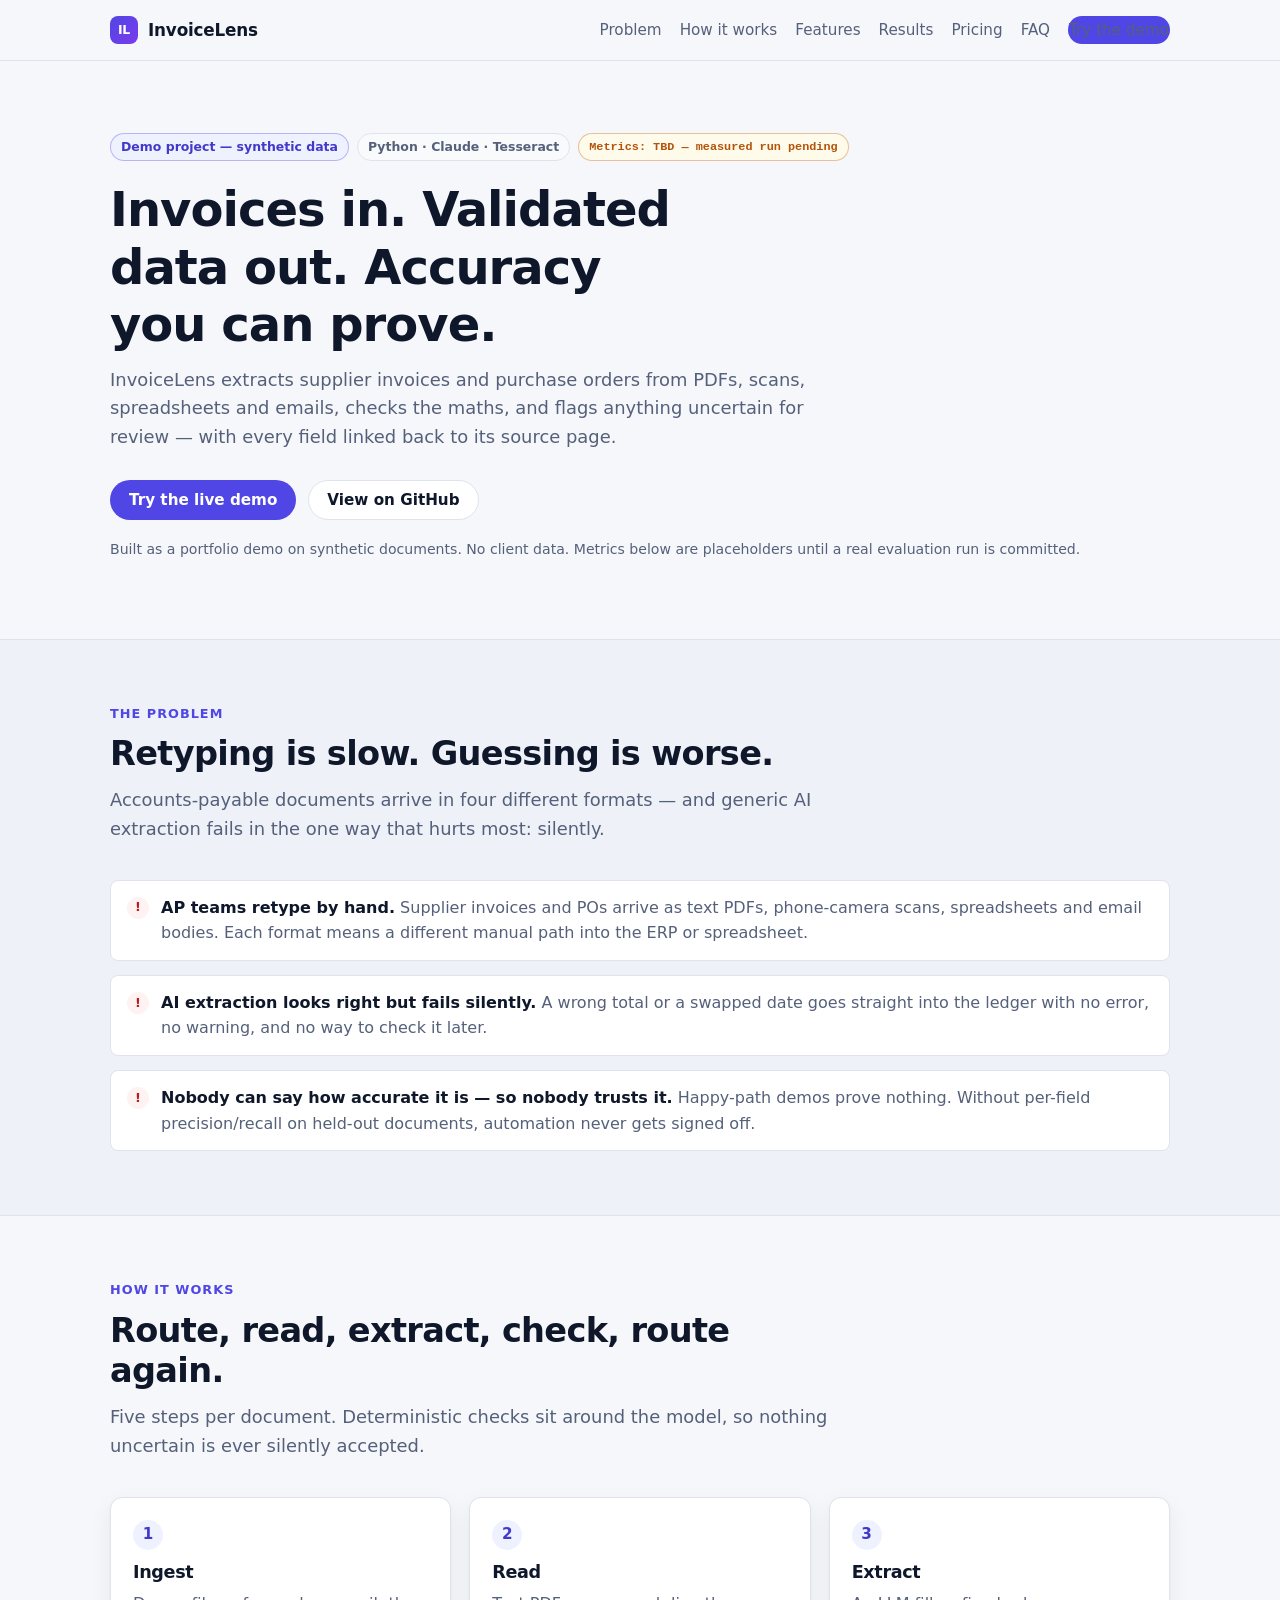
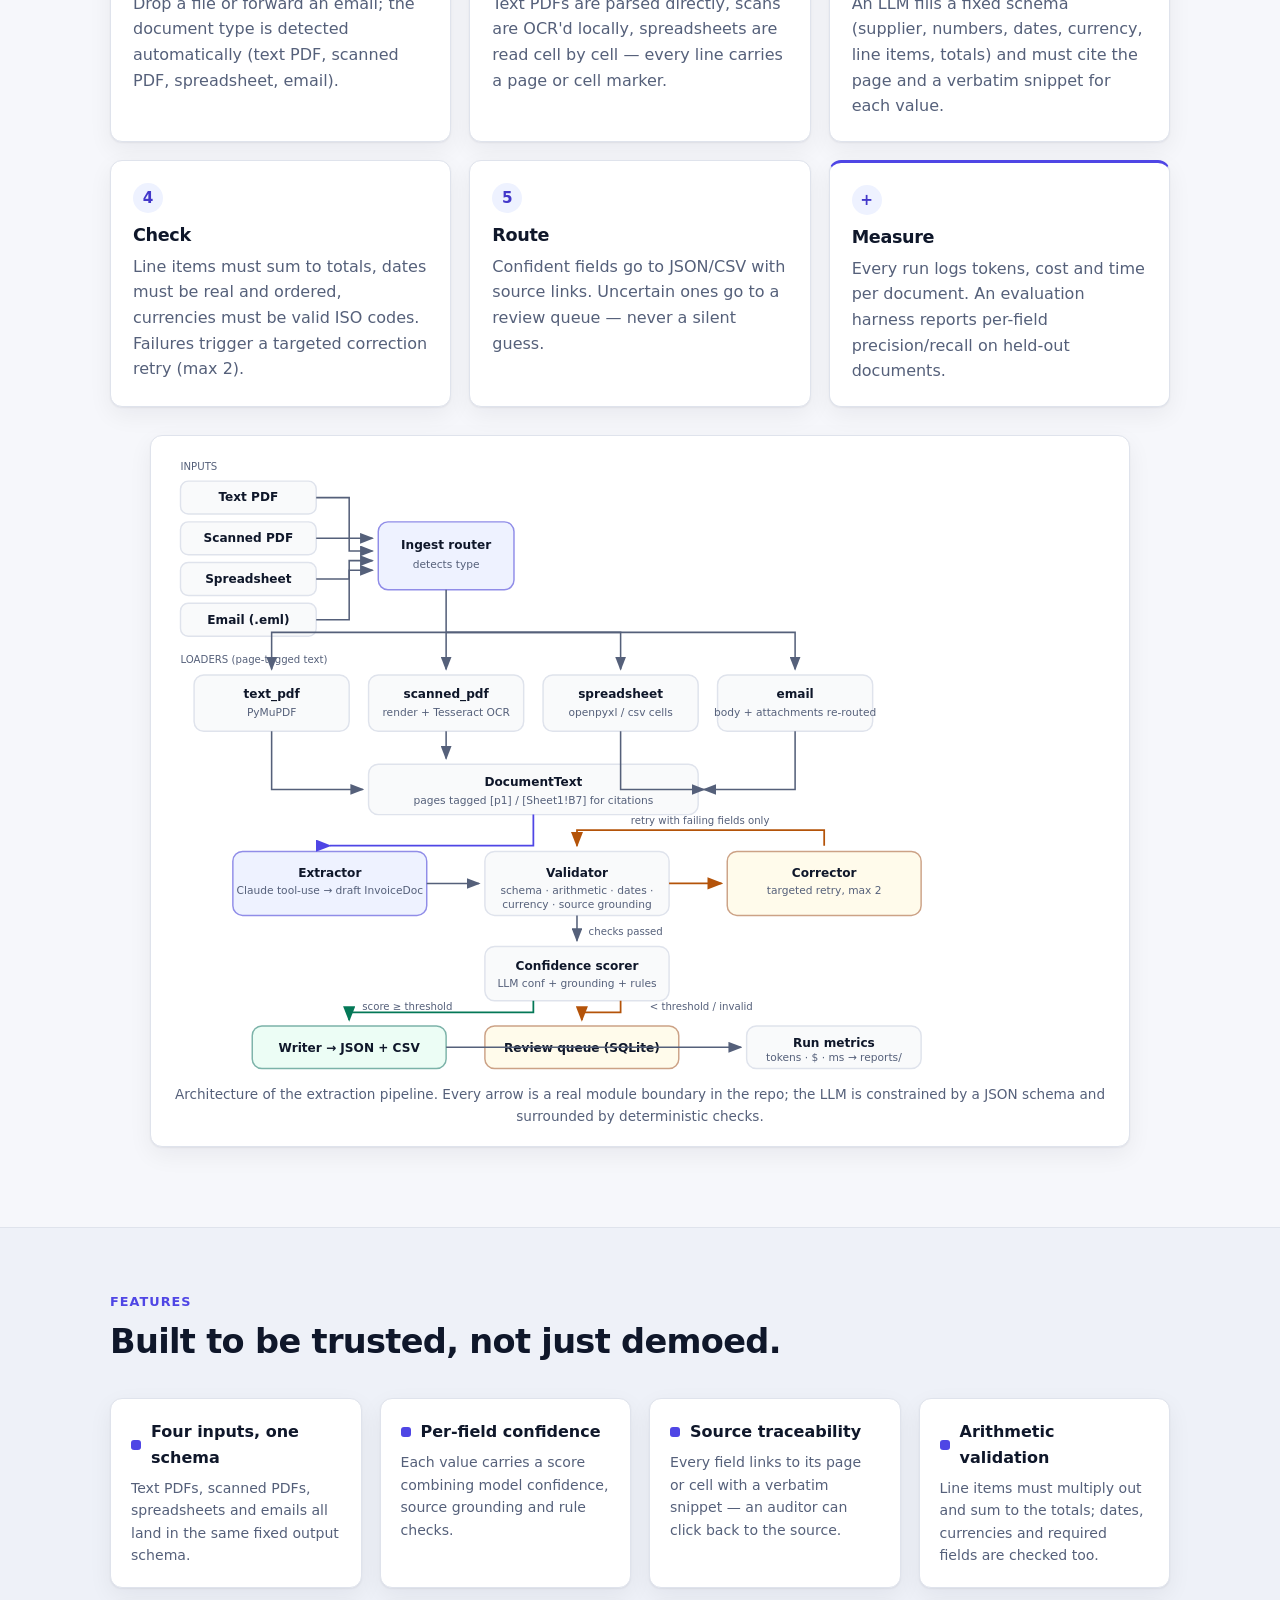
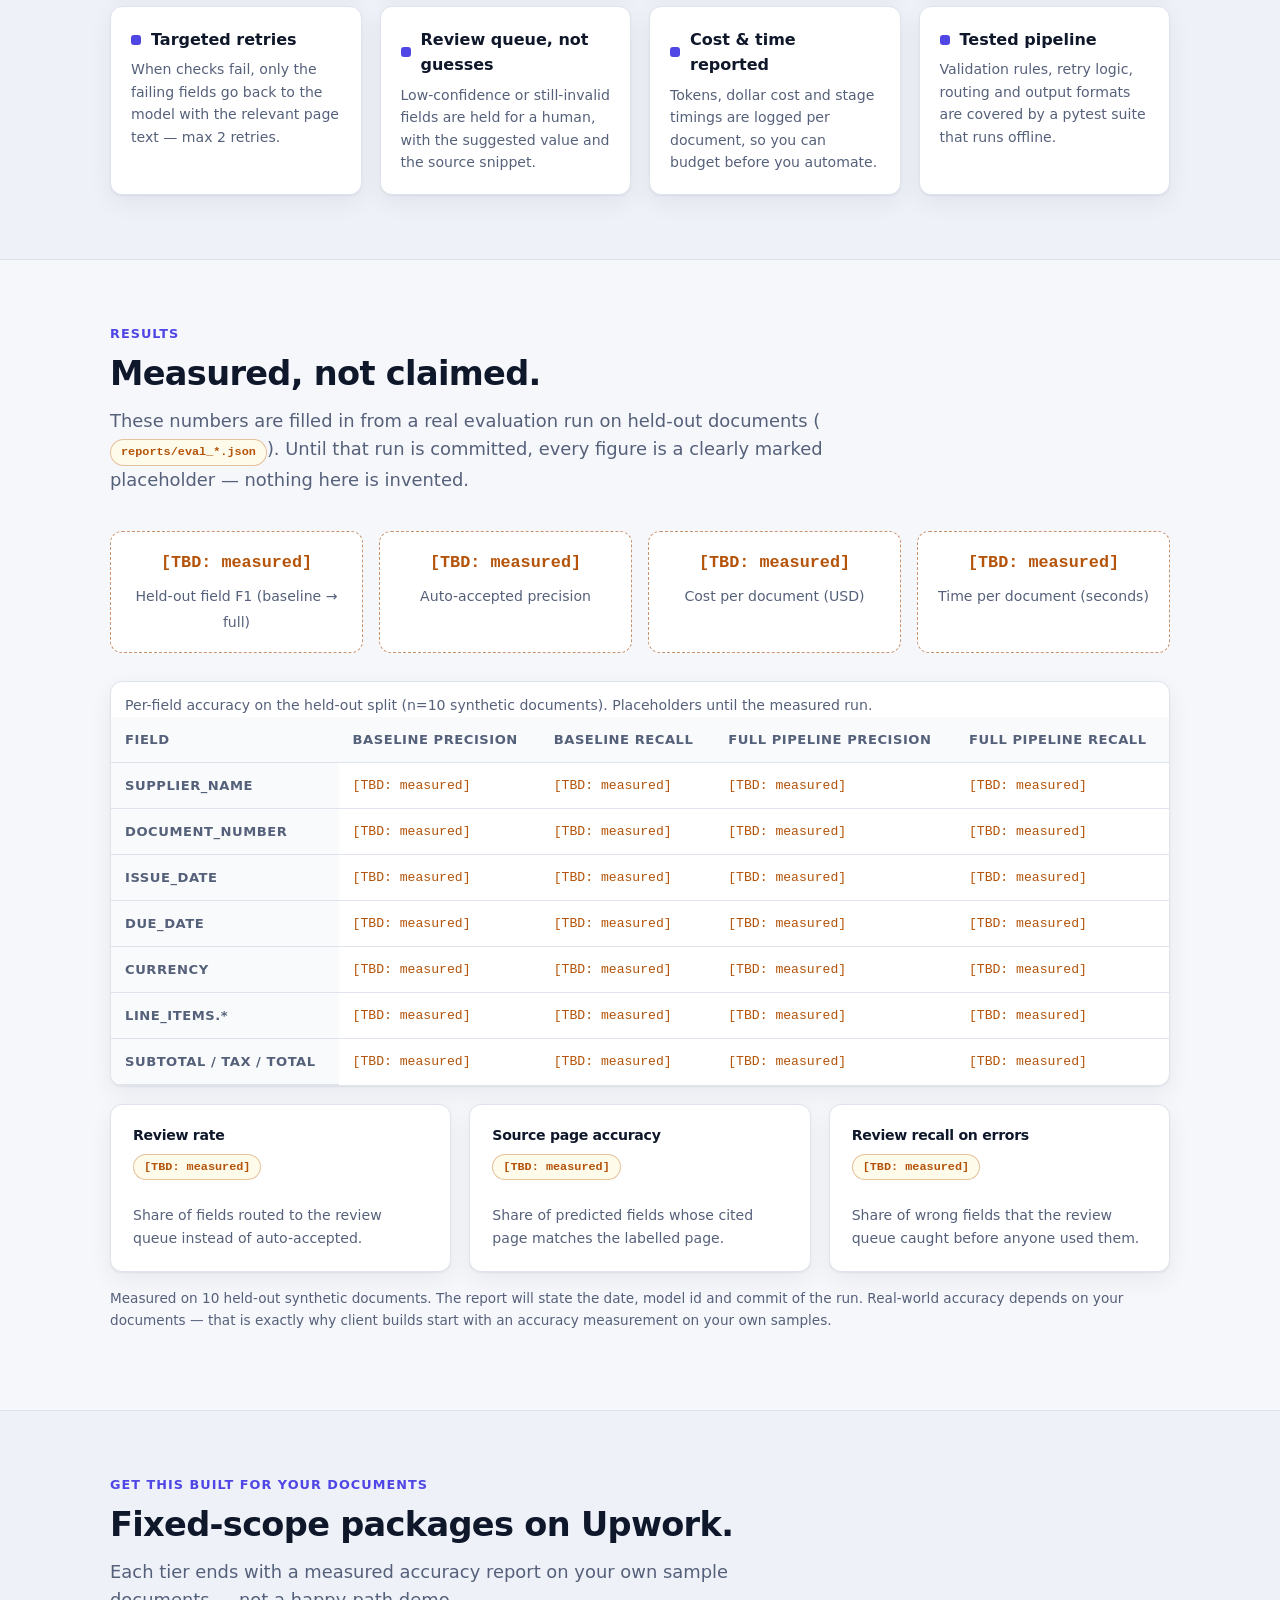
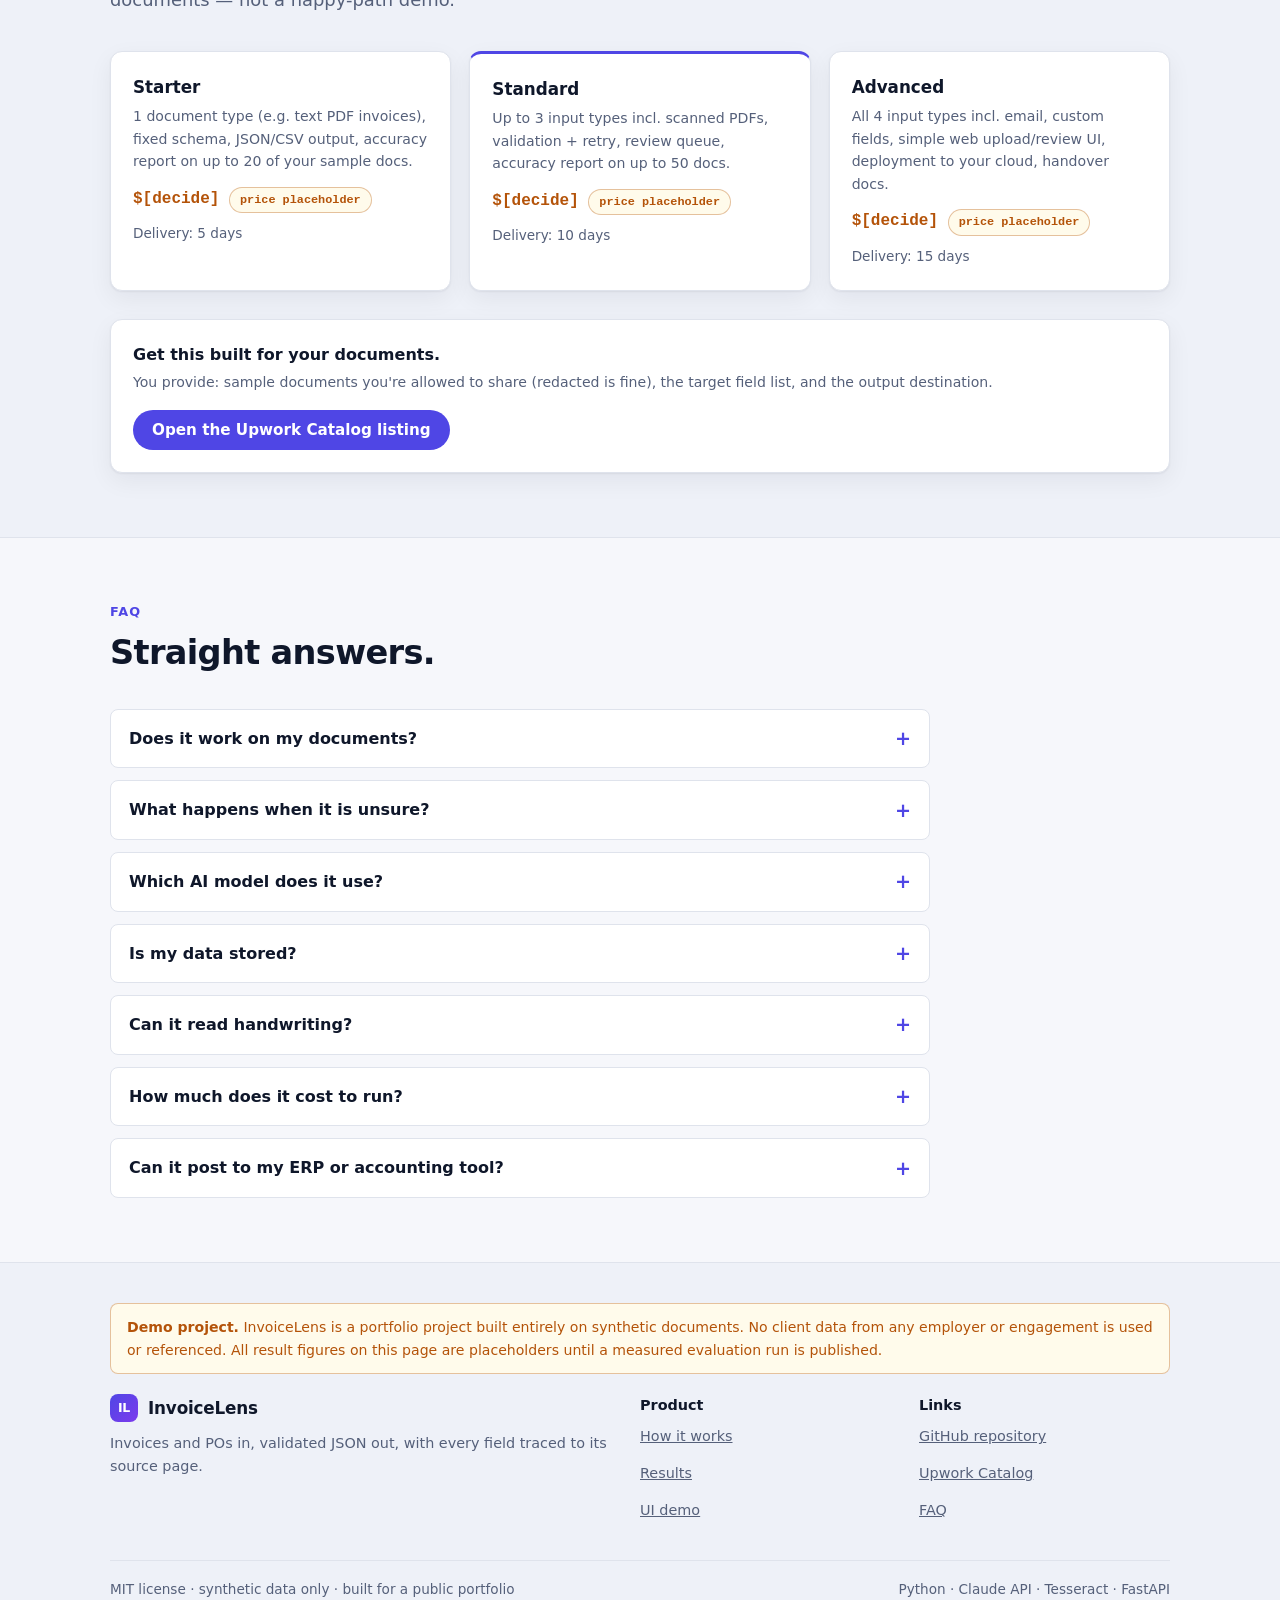
==== site/index.html @ 1d4a8027 "M1-M7: scaffold, models, validation, dataset, ingest, LLM layer, extract/retry/confidence, review qu" ====
<!doctype html>
<html lang="en">
<head>
  <meta charset="utf-8">
  <meta name="viewport" content="width=device-width, initial-scale=1">
  <meta name="color-scheme" content="light dark">
  <meta name="description" content="InvoiceLens — invoices and POs in, validated JSON out, with every field traced to its source page and accuracy you can measure. Demo project on synthetic data.">
  <title>InvoiceLens — validated invoice &amp; PO extraction</title>
  <link rel="stylesheet" href="styles.css">
</head>
<body>

  <header class="site-header">
    <div class="container">
      <a class="brand" href="index.html"><span class="brand-mark">IL</span>InvoiceLens</a>
      <nav class="nav" aria-label="Main">
        <a href="#problem">Problem</a>
        <a href="#how">How it works</a>
        <a href="#features">Features</a>
        <a href="#results">Results</a>
        <a href="#pricing">Pricing</a>
        <a href="#faq">FAQ</a>
        <a class="btn btn-primary btn-sm" href="demo.html">Try the demo</a>
      </nav>
    </div>
  </header>

  <main>

    <!-- ============ HERO ============ -->
    <section class="hero">
      <div class="container">
        <div class="hero-badge-row">
          <span class="badge badge-demo">Demo project — synthetic data</span>
          <span class="badge">Python · Claude · Tesseract</span>
          <span class="badge badge-tbd">Metrics: TBD — measured run pending</span>
        </div>
        <h1>Invoices in. Validated data out. Accuracy you can prove.</h1>
        <p class="lede">
          InvoiceLens extracts supplier invoices and purchase orders from PDFs, scans,
          spreadsheets and emails, checks the maths, and flags anything uncertain for
          review — with every field linked back to its source page.
        </p>
        <div class="cta-row">
          <a class="btn btn-primary" href="demo.html">Try the live demo</a>
          <a class="btn btn-ghost" href="#" title="Link pending — public repo not yet published">View on GitHub</a>
        </div>
        <p class="hero-note">
          Built as a portfolio demo on synthetic documents. No client data. Metrics below are
          placeholders until a real evaluation run is committed.
        </p>
      </div>
    </section>

    <!-- ============ PROBLEM ============ -->
    <section class="section section-alt" id="problem">
      <div class="container">
        <div class="section-head">
          <p class="eyebrow">The problem</p>
          <h2>Retyping is slow. Guessing is worse.</h2>
          <p class="lede">Accounts-payable documents arrive in four different formats — and generic AI extraction fails in the one way that hurts most: silently.</p>
        </div>
        <ul class="problem-list">
          <li>
            <span class="mark" aria-hidden="true">!</span>
            <div>
              <strong>AP teams retype by hand.</strong>
              <span class="muted"> Supplier invoices and POs arrive as text PDFs, phone-camera scans, spreadsheets and email bodies. Each format means a different manual path into the ERP or spreadsheet.</span>
            </div>
          </li>
          <li>
            <span class="mark" aria-hidden="true">!</span>
            <div>
              <strong>AI extraction looks right but fails silently.</strong>
              <span class="muted"> A wrong total or a swapped date goes straight into the ledger with no error, no warning, and no way to check it later.</span>
            </div>
          </li>
          <li>
            <span class="mark" aria-hidden="true">!</span>
            <div>
              <strong>Nobody can say how accurate it is — so nobody trusts it.</strong>
              <span class="muted"> Happy-path demos prove nothing. Without per-field precision/recall on held-out documents, automation never gets signed off.</span>
            </div>
          </li>
        </ul>
      </div>
    </section>

    <!-- ============ HOW IT WORKS ============ -->
    <section class="section" id="how">
      <div class="container">
        <div class="section-head">
          <p class="eyebrow">How it works</p>
          <h2>Route, read, extract, check, route again.</h2>
          <p class="lede">Five steps per document. Deterministic checks sit around the model, so nothing uncertain is ever silently accepted.</p>
        </div>

        <div class="grid grid-3" style="margin-bottom: 28px;">
          <div class="card">
            <div class="step-num">1</div>
            <h3>Ingest</h3>
            <p class="muted">Drop a file or forward an email; the document type is detected automatically (text PDF, scanned PDF, spreadsheet, email).</p>
          </div>
          <div class="card">
            <div class="step-num">2</div>
            <h3>Read</h3>
            <p class="muted">Text PDFs are parsed directly, scans are OCR'd locally, spreadsheets are read cell by cell — every line carries a page or cell marker.</p>
          </div>
          <div class="card">
            <div class="step-num">3</div>
            <h3>Extract</h3>
            <p class="muted">An LLM fills a fixed schema (supplier, numbers, dates, currency, line items, totals) and must cite the page and a verbatim snippet for each value.</p>
          </div>
          <div class="card">
            <div class="step-num">4</div>
            <h3>Check</h3>
            <p class="muted">Line items must sum to totals, dates must be real and ordered, currencies must be valid ISO codes. Failures trigger a targeted correction retry (max 2).</p>
          </div>
          <div class="card">
            <div class="step-num">5</div>
            <h3>Route</h3>
            <p class="muted">Confident fields go to JSON/CSV with source links. Uncertain ones go to a review queue — never a silent guess.</p>
          </div>
          <div class="card card-accent">
            <div class="step-num">+</div>
            <h3>Measure</h3>
            <p class="muted">Every run logs tokens, cost and time per document. An evaluation harness reports per-field precision/recall on held-out documents.</p>
          </div>
        </div>

        <figure class="diagram-wrap">
          <svg class="arch-svg" viewBox="0 0 980 640" role="img" aria-labelledby="arch-title arch-desc" width="980" height="640">
            <title id="arch-title">InvoiceLens architecture</title>
            <desc id="arch-desc">Documents enter an ingest router, are read by one of four loaders, extracted by an LLM into a draft schema, validated by deterministic rules, corrected with up to two retries, scored for confidence, then written as JSON and CSV or sent to a review queue, with run metrics recorded.</desc>
            <defs>
              <marker id="arrowhead" markerWidth="9" markerHeight="7" refX="8" refY="3.5" orient="auto">
                <polygon points="0 0, 9 3.5, 0 7" fill="var(--muted)"></polygon>
              </marker>
              <marker id="arrowhead-accent" markerWidth="9" markerHeight="7" refX="8" refY="3.5" orient="auto">
                <polygon points="0 0, 9 3.5, 0 7" fill="var(--accent)"></polygon>
              </marker>
              <marker id="arrowhead-ok" markerWidth="9" markerHeight="7" refX="8" refY="3.5" orient="auto">
                <polygon points="0 0, 9 3.5, 0 7" fill="var(--ok)"></polygon>
              </marker>
              <marker id="arrowhead-warn" markerWidth="9" markerHeight="7" refX="8" refY="3.5" orient="auto">
                <polygon points="0 0, 9 3.5, 0 7" fill="var(--warn)"></polygon>
              </marker>
            </defs>

            <!-- Inputs -->
            <text class="t-label" x="16" y="16">INPUTS</text>
            <rect class="box" x="16" y="28" width="140" height="34" rx="8"></rect>
            <text class="t" x="86" y="49" text-anchor="middle">Text PDF</text>
            <rect class="box" x="16" y="70" width="140" height="34" rx="8"></rect>
            <text class="t" x="86" y="91" text-anchor="middle">Scanned PDF</text>
            <rect class="box" x="16" y="112" width="140" height="34" rx="8"></rect>
            <text class="t" x="86" y="133" text-anchor="middle">Spreadsheet</text>
            <rect class="box" x="16" y="154" width="140" height="34" rx="8"></rect>
            <text class="t" x="86" y="175" text-anchor="middle">Email (.eml)</text>

            <!-- Router -->
            <rect class="box-accent" x="220" y="70" width="140" height="70" rx="10"></rect>
            <text class="t" x="290" y="98" text-anchor="middle">Ingest router</text>
            <text class="t-sub" x="290" y="118" text-anchor="middle">detects type</text>

            <!-- arrows inputs -> router -->
            <path class="arrow" d="M156 45 H190 V100 H214"></path>
            <path class="arrow" d="M156 87 H214"></path>
            <path class="arrow" d="M156 129 H190 V110 H214"></path>
            <path class="arrow" d="M156 171 H190 V120 H214"></path>

            <!-- Loaders -->
            <text class="t-label" x="16" y="216">LOADERS (page-tagged text)</text>
            <rect class="box" x="30" y="228" width="160" height="58" rx="10"></rect>
            <text class="t" x="110" y="252" text-anchor="middle">text_pdf</text>
            <text class="t-sub" x="110" y="270" text-anchor="middle">PyMuPDF</text>
            <rect class="box" x="210" y="228" width="160" height="58" rx="10"></rect>
            <text class="t" x="290" y="252" text-anchor="middle">scanned_pdf</text>
            <text class="t-sub" x="290" y="270" text-anchor="middle">render + Tesseract OCR</text>
            <rect class="box" x="390" y="228" width="160" height="58" rx="10"></rect>
            <text class="t" x="470" y="252" text-anchor="middle">spreadsheet</text>
            <text class="t-sub" x="470" y="270" text-anchor="middle">openpyxl / csv cells</text>
            <rect class="box" x="570" y="228" width="160" height="58" rx="10"></rect>
            <text class="t" x="650" y="252" text-anchor="middle">email</text>
            <text class="t-sub" x="650" y="270" text-anchor="middle">body + attachments re-routed</text>

            <!-- router -> loaders -->
            <path class="arrow" d="M290 140 V184 H110 V222"></path>
            <path class="arrow" d="M290 184 V222"></path>
            <path class="arrow" d="M290 184 H470 V222"></path>
            <path class="arrow" d="M290 184 H650 V222"></path>

            <!-- DocumentText -->
            <rect class="box" x="210" y="320" width="340" height="52" rx="10"></rect>
            <text class="t" x="380" y="343" text-anchor="middle">DocumentText</text>
            <text class="t-sub" x="380" y="361" text-anchor="middle">pages tagged [p1] / [Sheet1!B7] for citations</text>

            <path class="arrow" d="M110 286 V346 H204"></path>
            <path class="arrow" d="M290 286 V314"></path>
            <path class="arrow" d="M470 286 V346 H556"></path>
            <path class="arrow" d="M650 286 V346 H560 V346 H556"></path>

            <!-- Extractor / Validator / Corrector -->
            <rect class="box-accent" x="70" y="410" width="200" height="66" rx="10"></rect>
            <text class="t" x="170" y="436" text-anchor="middle">Extractor</text>
            <text class="t-sub" x="170" y="454" text-anchor="middle">Claude tool-use → draft InvoiceDoc</text>

            <rect class="box" x="330" y="410" width="190" height="66" rx="10"></rect>
            <text class="t" x="425" y="436" text-anchor="middle">Validator</text>
            <text class="t-sub" x="425" y="454" text-anchor="middle">schema · arithmetic · dates ·</text>
            <text class="t-sub" x="425" y="468" text-anchor="middle">currency · source grounding</text>

            <rect class="box-warn" x="580" y="410" width="200" height="66" rx="10"></rect>
            <text class="t" x="680" y="436" text-anchor="middle">Corrector</text>
            <text class="t-sub" x="680" y="454" text-anchor="middle">targeted retry, max 2</text>

            <path class="arrow-accent" d="M380 372 V404 H170 V404"></path>
            <path class="arrow" d="M270 443 H324"></path>
            <path class="arrow-warn" d="M520 443 H574"></path>
            <!-- retry loop back into validator -->
            <path class="arrow-warn" d="M680 404 V388 H425 V404"></path>
            <text class="t-label" x="552" y="382" text-anchor="middle">retry with failing fields only</text>

            <!-- Confidence -->
            <rect class="box" x="330" y="508" width="190" height="56" rx="10"></rect>
            <text class="t" x="425" y="532" text-anchor="middle">Confidence scorer</text>
            <text class="t-sub" x="425" y="550" text-anchor="middle">LLM conf + grounding + rules</text>
            <path class="arrow" d="M425 476 V502"></path>
            <text class="t-label" x="437" y="496">checks passed</text>

            <!-- Outputs -->
            <rect class="box-ok" x="90" y="590" width="200" height="44" rx="10"></rect>
            <text class="t" x="190" y="617" text-anchor="middle">Writer → JSON + CSV</text>

            <rect class="box-warn" x="330" y="590" width="200" height="44" rx="10"></rect>
            <text class="t" x="430" y="617" text-anchor="middle">Review queue (SQLite)</text>

            <rect class="box" x="600" y="590" width="180" height="44" rx="10"></rect>
            <text class="t" x="690" y="612" text-anchor="middle">Run metrics</text>
            <text class="t-sub" x="690" y="626" text-anchor="middle">tokens · $ · ms → reports/</text>

            <path class="arrow-ok" d="M380 564 V576 H190 V584"></path>
            <text class="t-label" x="250" y="574" text-anchor="middle">score ≥ threshold</text>
            <path class="arrow-warn" d="M470 564 V576 H430 V584"></path>
            <text class="t-label" x="500" y="574">&lt; threshold / invalid</text>
            <path class="arrow" d="M290 612 H594"></path>
          </svg>
          <figcaption>
            Architecture of the extraction pipeline. Every arrow is a real module boundary in the repo;
            the LLM is constrained by a JSON schema and surrounded by deterministic checks.
          </figcaption>
        </figure>
      </div>
    </section>

    <!-- ============ FEATURES ============ -->
    <section class="section section-alt" id="features">
      <div class="container">
        <div class="section-head">
          <p class="eyebrow">Features</p>
          <h2>Built to be trusted, not just demoed.</h2>
        </div>
        <div class="grid grid-4">
          <div class="card feature-card">
            <div class="feature-title"><span class="feature-dot" aria-hidden="true"></span>Four inputs, one schema</div>
            <p class="muted small">Text PDFs, scanned PDFs, spreadsheets and emails all land in the same fixed output schema.</p>
          </div>
          <div class="card feature-card">
            <div class="feature-title"><span class="feature-dot" aria-hidden="true"></span>Per-field confidence</div>
            <p class="muted small">Each value carries a score combining model confidence, source grounding and rule checks.</p>
          </div>
          <div class="card feature-card">
            <div class="feature-title"><span class="feature-dot" aria-hidden="true"></span>Source traceability</div>
            <p class="muted small">Every field links to its page or cell with a verbatim snippet — an auditor can click back to the source.</p>
          </div>
          <div class="card feature-card">
            <div class="feature-title"><span class="feature-dot" aria-hidden="true"></span>Arithmetic validation</div>
            <p class="muted small">Line items must multiply out and sum to the totals; dates, currencies and required fields are checked too.</p>
          </div>
          <div class="card feature-card">
            <div class="feature-title"><span class="feature-dot" aria-hidden="true"></span>Targeted retries</div>
            <p class="muted small">When checks fail, only the failing fields go back to the model with the relevant page text — max 2 retries.</p>
          </div>
          <div class="card feature-card">
            <div class="feature-title"><span class="feature-dot" aria-hidden="true"></span>Review queue, not guesses</div>
            <p class="muted small">Low-confidence or still-invalid fields are held for a human, with the suggested value and the source snippet.</p>
          </div>
          <div class="card feature-card">
            <div class="feature-title"><span class="feature-dot" aria-hidden="true"></span>Cost &amp; time reported</div>
            <p class="muted small">Tokens, dollar cost and stage timings are logged per document, so you can budget before you automate.</p>
          </div>
          <div class="card feature-card">
            <div class="feature-title"><span class="feature-dot" aria-hidden="true"></span>Tested pipeline</div>
            <p class="muted small">Validation rules, retry logic, routing and output formats are covered by a pytest suite that runs offline.</p>
          </div>
        </div>
      </div>
    </section>

    <!-- ============ RESULTS ============ -->
    <section class="section" id="results">
      <div class="container">
        <div class="section-head">
          <p class="eyebrow">Results</p>
          <h2>Measured, not claimed.</h2>
          <p class="lede">
            These numbers are filled in from a real evaluation run on held-out documents
            (<span class="badge badge-tbd">reports/eval_*.json</span>).
            Until that run is committed, every figure is a clearly marked placeholder — nothing here is invented.
          </p>
        </div>

        <div class="stat-grid">
          <div class="stat">
            <span class="stat-value">[TBD: measured]</span>
            <span class="stat-label">Held-out field F1 (baseline → full)</span>
          </div>
          <div class="stat">
            <span class="stat-value">[TBD: measured]</span>
            <span class="stat-label">Auto-accepted precision</span>
          </div>
          <div class="stat">
            <span class="stat-value">[TBD: measured]</span>
            <span class="stat-label">Cost per document (USD)</span>
          </div>
          <div class="stat">
            <span class="stat-value">[TBD: measured]</span>
            <span class="stat-label">Time per document (seconds)</span>
          </div>
        </div>

        <div class="table-wrap">
          <table>
            <caption class="small muted" style="text-align:left; padding: 12px 14px 0;">Per-field accuracy on the held-out split (n=10 synthetic documents). Placeholders until the measured run.</caption>
            <thead>
              <tr>
                <th scope="col">Field</th>
                <th scope="col">Baseline precision</th>
                <th scope="col">Baseline recall</th>
                <th scope="col">Full pipeline precision</th>
                <th scope="col">Full pipeline recall</th>
              </tr>
            </thead>
            <tbody>
              <tr><th scope="row">supplier_name</th><td class="tbd">[TBD: measured]</td><td class="tbd">[TBD: measured]</td><td class="tbd">[TBD: measured]</td><td class="tbd">[TBD: measured]</td></tr>
              <tr><th scope="row">document_number</th><td class="tbd">[TBD: measured]</td><td class="tbd">[TBD: measured]</td><td class="tbd">[TBD: measured]</td><td class="tbd">[TBD: measured]</td></tr>
              <tr><th scope="row">issue_date</th><td class="tbd">[TBD: measured]</td><td class="tbd">[TBD: measured]</td><td class="tbd">[TBD: measured]</td><td class="tbd">[TBD: measured]</td></tr>
              <tr><th scope="row">due_date</th><td class="tbd">[TBD: measured]</td><td class="tbd">[TBD: measured]</td><td class="tbd">[TBD: measured]</td><td class="tbd">[TBD: measured]</td></tr>
              <tr><th scope="row">currency</th><td class="tbd">[TBD: measured]</td><td class="tbd">[TBD: measured]</td><td class="tbd">[TBD: measured]</td><td class="tbd">[TBD: measured]</td></tr>
              <tr><th scope="row">line_items.*</th><td class="tbd">[TBD: measured]</td><td class="tbd">[TBD: measured]</td><td class="tbd">[TBD: measured]</td><td class="tbd">[TBD: measured]</td></tr>
              <tr><th scope="row">subtotal / tax / total</th><td class="tbd">[TBD: measured]</td><td class="tbd">[TBD: measured]</td><td class="tbd">[TBD: measured]</td><td class="tbd">[TBD: measured]</td></tr>
            </tbody>
          </table>
        </div>

        <div class="grid grid-3" style="margin-top: 18px;">
          <div class="card">
            <h3 class="small">Review rate</h3>
            <p class="badge badge-tbd">[TBD: measured]</p>
            <p class="muted small" style="margin-top:10px;">Share of fields routed to the review queue instead of auto-accepted.</p>
          </div>
          <div class="card">
            <h3 class="small">Source page accuracy</h3>
            <p class="badge badge-tbd">[TBD: measured]</p>
            <p class="muted small" style="margin-top:10px;">Share of predicted fields whose cited page matches the labelled page.</p>
          </div>
          <div class="card">
            <h3 class="small">Review recall on errors</h3>
            <p class="badge badge-tbd">[TBD: measured]</p>
            <p class="muted small" style="margin-top:10px;">Share of wrong fields that the review queue caught before anyone used them.</p>
          </div>
        </div>

        <p class="footnote">
          Measured on 10 held-out synthetic documents. The report will state the date, model id and commit
          of the run. Real-world accuracy depends on your documents — that is exactly why client builds start
          with an accuracy measurement on your own samples.
        </p>
      </div>
    </section>

    <!-- ============ PRICING ============ -->
    <section class="section section-alt" id="pricing">
      <div class="container">
        <div class="section-head">
          <p class="eyebrow">Get this built for your documents</p>
          <h2>Fixed-scope packages on Upwork.</h2>
          <p class="lede">Each tier ends with a measured accuracy report on your own sample documents — not a happy-path demo.</p>
        </div>

        <div class="grid grid-3">
          <div class="card tier">
            <div class="tier-name">Starter</div>
            <p class="muted small">1 document type (e.g. text PDF invoices), fixed schema, JSON/CSV output, accuracy report on up to 20 of your sample docs.</p>
            <div class="tier-price">$[decide] <span class="badge badge-tbd">price placeholder</span></div>
            <p class="tier-delivery">Delivery: 5 days</p>
          </div>
          <div class="card tier card-accent">
            <div class="tier-name">Standard</div>
            <p class="muted small">Up to 3 input types incl. scanned PDFs, validation + retry, review queue, accuracy report on up to 50 docs.</p>
            <div class="tier-price">$[decide] <span class="badge badge-tbd">price placeholder</span></div>
            <p class="tier-delivery">Delivery: 10 days</p>
          </div>
          <div class="card tier">
            <div class="tier-name">Advanced</div>
            <p class="muted small">All 4 input types incl. email, custom fields, simple web upload/review UI, deployment to your cloud, handover docs.</p>
            <div class="tier-price">$[decide] <span class="badge badge-tbd">price placeholder</span></div>
            <p class="tier-delivery">Delivery: 15 days</p>
          </div>
        </div>

        <div class="pricing-cta">
          <div>
            <strong>Get this built for your documents.</strong>
            <p class="muted small" style="margin: 4px 0 0;">
              You provide: sample documents you're allowed to share (redacted is fine), the target field list,
              and the output destination.
            </p>
          </div>
          <a class="btn btn-primary" href="#" title="Link pending — Upwork Catalog listing not yet published">Open the Upwork Catalog listing</a>
        </div>
      </div>
    </section>

    <!-- ============ FAQ ============ -->
    <section class="section" id="faq">
      <div class="container">
        <div class="section-head">
          <p class="eyebrow">FAQ</p>
          <h2>Straight answers.</h2>
        </div>
        <div class="faq">
          <details>
            <summary>Does it work on my documents?</summary>
            <div class="faq-body">
              <p>The public demo runs on synthetic data. For a client build, accuracy is measured on your own sample documents before you commit to automation — that measurement is part of every tier.</p>
            </div>
          </details>
          <details>
            <summary>What happens when it is unsure?</summary>
            <div class="faq-body">
              <p>The field goes to a review queue with the suggested value, the confidence score, the validation issues and the source snippet. It is never silently guessed, and the original value is never overwritten by the model.</p>
            </div>
          </details>
          <details>
            <summary>Which AI model does it use?</summary>
            <div class="faq-body">
              <p>Claude Haiku by default, called through a provider abstraction — so Gemini, OpenAI or a self-hosted model can be swapped in without touching the pipeline logic. Model id and prices live in a config file, not in code.</p>
            </div>
          </details>
          <details>
            <summary>Is my data stored?</summary>
            <div class="faq-body">
              <p>The demo deletes uploads after processing and keeps only aggregate counters. Client builds run inside your own environment, on infrastructure you control.</p>
            </div>
          </details>
          <details>
            <summary>Can it read handwriting?</summary>
            <div class="faq-body">
              <p>No. The OCR path uses Tesseract, which handles printed scans. Handwriting is out of scope for this demo and would be scoped separately if you need it.</p>
            </div>
          </details>
          <details>
            <summary>How much does it cost to run?</summary>
            <div class="faq-body">
              <p>The measured cost per document will appear in the Results section above after the evaluation run. You pay your own LLM usage; OCR and validation are local and free. Every run logs its own token usage and dollar cost.</p>
            </div>
          </details>
          <details>
            <summary>Can it post to my ERP or accounting tool?</summary>
            <div class="faq-body">
              <p>Not in this demo — the output is JSON and CSV with source links. Integrations (e.g. into QuickBooks, Xero, NetSuite or an internal API) are available as an add-on in a client build.</p>
            </div>
          </details>
        </div>
      </div>
    </section>

  </main>

  <footer class="site-footer">
    <div class="container">
      <div class="demo-note">
        <strong>Demo project.</strong> InvoiceLens is a portfolio project built entirely on synthetic documents.
        No client data from any employer or engagement is used or referenced. All result figures on this page are
        placeholders until a measured evaluation run is published.
      </div>
      <div class="footer-grid">
        <div>
          <div class="brand" style="margin-bottom: 10px;"><span class="brand-mark">IL</span>InvoiceLens</div>
          <p>Invoices and POs in, validated JSON out, with every field traced to its source page.</p>
        </div>
        <div>
          <strong style="color: var(--text); display: block; margin-bottom: 8px;">Product</strong>
          <p><a href="#how">How it works</a></p>
          <p><a href="#results">Results</a></p>
          <p><a href="demo.html">UI demo</a></p>
        </div>
        <div>
          <strong style="color: var(--text); display: block; margin-bottom: 8px;">Links</strong>
          <p><a href="#" title="Link pending — repo not yet published">GitHub repository</a></p>
          <p><a href="#pricing">Upwork Catalog</a></p>
          <p><a href="#faq">FAQ</a></p>
        </div>
      </div>
      <div class="footer-bottom">
        <span>MIT license · synthetic data only · built for a public portfolio</span>
        <span>Python · Claude API · Tesseract · FastAPI</span>
      </div>
    </div>
  </footer>

</body>
</html>
---- site/styles.css ----
/* InvoiceLens product site — shared styles.
   No build step. Light + dark via prefers-color-scheme. Responsive to 375px. */

:root {
  --bg: #f6f7fb;
  --bg-soft: #eef1f8;
  --surface: #ffffff;
  --surface-2: #f9fafb;
  --text: #0f172a;
  --muted: #55607a;
  --border: #dfe3ec;
  --accent: #4f46e5;
  --accent-strong: #4338ca;
  --accent-soft: #eef2ff;
  --ok: #047857;
  --ok-soft: #ecfdf5;
  --warn: #b45309;
  --warn-soft: #fffbeb;
  --danger: #b91c1c;
  --danger-soft: #fef2f2;
  --code-bg: #f1f5f9;
  --shadow: 0 1px 2px rgb(15 23 42 / 0.06), 0 8px 24px rgb(15 23 42 / 0.06);
  --radius: 12px;
  --radius-sm: 8px;
  --max: 1100px;
  --font: system-ui, -apple-system, "Segoe UI", Roboto, "Helvetica Neue", Arial, sans-serif;
  --mono: ui-monospace, SFMono-Regular, Menlo, Consolas, "Liberation Mono", monospace;
}

@media (prefers-color-scheme: dark) {
  :root {
    --bg: #0b1120;
    --bg-soft: #0f172a;
    --surface: #111a2e;
    --surface-2: #0e1628;
    --text: #e8edf7;
    --muted: #9aa7bf;
    --border: #24304a;
    --accent: #8b93ff;
    --accent-strong: #a5abff;
    --accent-soft: #1c2140;
    --ok: #34d399;
    --ok-soft: #06281e;
    --warn: #fbbf24;
    --warn-soft: #2b2209;
    --danger: #f87171;
    --danger-soft: #2d1416;
    --code-bg: #0c1424;
    --shadow: 0 1px 2px rgb(0 0 0 / 0.4), 0 10px 30px rgb(0 0 0 / 0.35);
  }
}

* { box-sizing: border-box; }

html { scroll-behavior: smooth; }

body {
  margin: 0;
  font-family: var(--font);
  font-size: 16px;
  line-height: 1.6;
  color: var(--text);
  background: var(--bg);
  -webkit-text-size-adjust: 100%;
}

img, svg { max-width: 100%; height: auto; }

a { color: var(--accent); }
a:hover { color: var(--accent-strong); }

.container {
  width: 100%;
  max-width: var(--max);
  margin: 0 auto;
  padding: 0 20px;
}

/* ---------- Header ---------- */
.site-header {
  position: sticky;
  top: 0;
  z-index: 50;
  background: color-mix(in srgb, var(--bg) 86%, transparent);
  backdrop-filter: blur(10px);
  border-bottom: 1px solid var(--border);
}

.site-header .container {
  display: flex;
  align-items: center;
  justify-content: space-between;
  gap: 16px;
  min-height: 60px;
  flex-wrap: wrap;
  padding-top: 10px;
  padding-bottom: 10px;
}

.brand {
  display: inline-flex;
  align-items: center;
  gap: 10px;
  font-weight: 700;
  font-size: 1.05rem;
  color: var(--text);
  text-decoration: none;
  letter-spacing: -0.01em;
}

.brand-mark {
  width: 28px;
  height: 28px;
  border-radius: 8px;
  background: linear-gradient(135deg, var(--accent), #7c3aed);
  display: inline-flex;
  align-items: center;
  justify-content: center;
  color: #fff;
  font-size: 0.78rem;
  font-weight: 800;
}

.nav {
  display: flex;
  align-items: center;
  gap: 6px 18px;
  flex-wrap: wrap;
}

.nav a {
  color: var(--muted);
  text-decoration: none;
  font-size: 0.95rem;
  font-weight: 500;
  padding: 4px 0;
}

.nav a:hover { color: var(--text); }

/* ---------- Buttons & badges ---------- */
.btn {
  display: inline-flex;
  align-items: center;
  justify-content: center;
  gap: 8px;
  padding: 10px 18px;
  border-radius: 999px;
  font-weight: 600;
  font-size: 0.95rem;
  text-decoration: none;
  border: 1px solid transparent;
  cursor: pointer;
  line-height: 1.2;
  transition: background 0.15s ease, border-color 0.15s ease, color 0.15s ease;
}

.btn-primary {
  background: var(--accent);
  color: #fff;
}

@media (prefers-color-scheme: dark) {
  .btn-primary { color: #0b1120; }
}

.btn-primary:hover { background: var(--accent-strong); color: #fff; }

.btn-ghost {
  background: var(--surface);
  color: var(--text);
  border-color: var(--border);
}

.btn-ghost:hover { border-color: var(--accent); color: var(--accent); }

.btn-sm { padding: 7px 14px; font-size: 0.88rem; }

.btn-static {
  opacity: 0.85;
  cursor: default;
}

.badge {
  display: inline-flex;
  align-items: center;
  gap: 6px;
  padding: 3px 10px;
  border-radius: 999px;
  font-size: 0.78rem;
  font-weight: 600;
  border: 1px solid var(--border);
  background: var(--surface-2);
  color: var(--muted);
  white-space: nowrap;
}

.badge-demo { background: var(--accent-soft); color: var(--accent-strong); border-color: color-mix(in srgb, var(--accent) 35%, transparent); }
.badge-tbd { background: var(--warn-soft); color: var(--warn); border-color: color-mix(in srgb, var(--warn) 35%, transparent); font-family: var(--mono); font-size: 0.74rem; }
.badge-ok { background: var(--ok-soft); color: var(--ok); border-color: color-mix(in srgb, var(--ok) 35%, transparent); }
.badge-warn { background: var(--warn-soft); color: var(--warn); border-color: color-mix(in srgb, var(--warn) 35%, transparent); }
.badge-danger { background: var(--danger-soft); color: var(--danger); border-color: color-mix(in srgb, var(--danger) 35%, transparent); }
.badge-info { background: var(--accent-soft); color: var(--accent-strong); border-color: color-mix(in srgb, var(--accent) 30%, transparent); }

/* ---------- Sections ---------- */
.section { padding: 64px 0; }
.section-alt { background: var(--bg-soft); border-top: 1px solid var(--border); border-bottom: 1px solid var(--border); }

.section-head { max-width: 720px; margin-bottom: 36px; }
.section-head.center { margin-left: auto; margin-right: auto; text-align: center; }

.eyebrow {
  font-size: 0.8rem;
  font-weight: 700;
  text-transform: uppercase;
  letter-spacing: 0.08em;
  color: var(--accent);
  margin: 0 0 10px;
}

h1, h2, h3 { line-height: 1.2; letter-spacing: -0.02em; margin: 0 0 12px; }

h1 { font-size: clamp(1.9rem, 5vw, 3rem); }
h2 { font-size: clamp(1.5rem, 3.5vw, 2.1rem); }
h3 { font-size: 1.1rem; }

p { margin: 0 0 14px; }
.lede { font-size: 1.12rem; color: var(--muted); }
.muted { color: var(--muted); }
.small { font-size: 0.88rem; }

/* ---------- Hero ---------- */
.hero { padding: 72px 0 64px; }

.hero-badge-row {
  display: flex;
  flex-wrap: wrap;
  gap: 8px;
  margin-bottom: 20px;
}

.hero h1 { max-width: 17ch; }
.hero .lede { max-width: 62ch; margin-bottom: 28px; }

.cta-row {
  display: flex;
  flex-wrap: wrap;
  gap: 12px;
  align-items: center;
}

.hero-note {
  margin-top: 18px;
  font-size: 0.88rem;
  color: var(--muted);
}

/* ---------- Cards & grids ---------- */
.grid {
  display: grid;
  gap: 18px;
}

.grid-2 { grid-template-columns: repeat(2, minmax(0, 1fr)); }
.grid-3 { grid-template-columns: repeat(3, minmax(0, 1fr)); }
.grid-4 { grid-template-columns: repeat(4, minmax(0, 1fr)); }

.card {
  background: var(--surface);
  border: 1px solid var(--border);
  border-radius: var(--radius);
  padding: 22px;
  box-shadow: var(--shadow);
}

.card h3 { margin-bottom: 8px; }
.card p:last-child { margin-bottom: 0; }

.card-accent { border-top: 3px solid var(--accent); }

.step-num {
  display: inline-flex;
  align-items: center;
  justify-content: center;
  width: 30px;
  height: 30px;
  border-radius: 50%;
  background: var(--accent-soft);
  color: var(--accent-strong);
  font-weight: 700;
  font-size: 0.95rem;
  margin-bottom: 12px;
}

/* ---------- Problem list ---------- */
.problem-list { display: grid; gap: 14px; padding: 0; margin: 0; list-style: none; }
.problem-list li {
  display: flex;
  gap: 12px;
  align-items: flex-start;
  background: var(--surface);
  border: 1px solid var(--border);
  border-radius: var(--radius-sm);
  padding: 14px 16px;
}

.problem-list .mark {
  flex: none;
  width: 22px;
  height: 22px;
  margin-top: 2px;
  border-radius: 50%;
  background: var(--danger-soft);
  color: var(--danger);
  font-weight: 800;
  font-size: 0.8rem;
  display: inline-flex;
  align-items: center;
  justify-content: center;
}

/* ---------- Feature list ---------- */
.feature-card { padding: 20px; }
.feature-card .feature-title {
  display: flex;
  align-items: center;
  gap: 10px;
  font-weight: 650;
  margin-bottom: 6px;
}

.feature-dot {
  flex: none;
  width: 10px;
  height: 10px;
  border-radius: 3px;
  background: var(--accent);
}

/* ---------- Architecture diagram ---------- */
.diagram-wrap {
  background: var(--surface);
  border: 1px solid var(--border);
  border-radius: var(--radius);
  padding: 18px 14px;
  box-shadow: var(--shadow);
  overflow-x: auto;
}

.diagram-wrap figcaption {
  margin-top: 10px;
  font-size: 0.85rem;
  color: var(--muted);
  text-align: center;
}

.arch-svg { display: block; margin: 0 auto; min-width: 320px; }
.arch-svg .box {
  fill: var(--surface-2);
  stroke: var(--border);
  stroke-width: 1.5;
}
.arch-svg .box-accent {
  fill: var(--accent-soft);
  stroke: color-mix(in srgb, var(--accent) 55%, var(--border));
  stroke-width: 1.5;
}
.arch-svg .box-ok {
  fill: var(--ok-soft);
  stroke: color-mix(in srgb, var(--ok) 45%, var(--border));
  stroke-width: 1.5;
}
.arch-svg .box-warn {
  fill: var(--warn-soft);
  stroke: color-mix(in srgb, var(--warn) 45%, var(--border));
  stroke-width: 1.5;
}
.arch-svg .t { fill: var(--text); font-family: var(--font); font-size: 12.5px; font-weight: 600; }
.arch-svg .t-sub { fill: var(--muted); font-family: var(--font); font-size: 11px; font-weight: 400; }
.arch-svg .t-label { fill: var(--muted); font-family: var(--font); font-size: 10.5px; font-weight: 500; }
.arch-svg .arrow { stroke: var(--muted); stroke-width: 1.6; fill: none; marker-end: url(#arrowhead); }
.arch-svg .arrow-accent { stroke: var(--accent); stroke-width: 1.8; fill: none; marker-end: url(#arrowhead-accent); }
.arch-svg .arrow-ok { stroke: var(--ok); stroke-width: 1.8; fill: none; marker-end: url(#arrowhead-ok); }
.arch-svg .arrow-warn { stroke: var(--warn); stroke-width: 1.8; fill: none; marker-end: url(#arrowhead-warn); }

/* ---------- Results ---------- */
.stat-grid { display: grid; grid-template-columns: repeat(4, minmax(0, 1fr)); gap: 16px; margin-bottom: 28px; }

.stat {
  background: var(--surface);
  border: 1px dashed color-mix(in srgb, var(--warn) 55%, var(--border));
  border-radius: var(--radius);
  padding: 18px;
  text-align: center;
}

.stat .stat-value {
  display: block;
  font-family: var(--mono);
  font-size: 1.05rem;
  font-weight: 700;
  color: var(--warn);
  margin-bottom: 6px;
  word-break: break-word;
}

.stat .stat-label { font-size: 0.88rem; color: var(--muted); }

.table-wrap {
  overflow-x: auto;
  border: 1px solid var(--border);
  border-radius: var(--radius);
  background: var(--surface);
  box-shadow: var(--shadow);
}

table {
  width: 100%;
  border-collapse: collapse;
  min-width: 560px;
  font-size: 0.92rem;
}

th, td {
  text-align: left;
  padding: 12px 14px;
  border-bottom: 1px solid var(--border);
  vertical-align: top;
}

th {
  background: var(--surface-2);
  font-size: 0.82rem;
  text-transform: uppercase;
  letter-spacing: 0.04em;
  color: var(--muted);
}

tr:last-child td { border-bottom: none; }

td.tbd { font-family: var(--mono); font-size: 0.82rem; color: var(--warn); }

.footnote {
  margin-top: 16px;
  font-size: 0.85rem;
  color: var(--muted);
}

/* ---------- Pricing ---------- */
.tier .tier-name { font-weight: 700; font-size: 1.05rem; margin-bottom: 4px; }
.tier .tier-price { font-family: var(--mono); color: var(--warn); font-weight: 700; margin: 10px 0; }
.tier ul { margin: 0 0 16px; padding-left: 18px; color: var(--muted); }
.tier li { margin-bottom: 6px; }
.tier .tier-delivery { font-size: 0.85rem; color: var(--muted); }

.pricing-cta {
  margin-top: 28px;
  background: var(--surface);
  border: 1px solid var(--border);
  border-radius: var(--radius);
  padding: 22px;
  display: flex;
  flex-wrap: wrap;
  align-items: center;
  justify-content: space-between;
  gap: 16px;
  box-shadow: var(--shadow);
}

/* ---------- FAQ ---------- */
.faq { display: grid; gap: 12px; max-width: 820px; }

details {
  background: var(--surface);
  border: 1px solid var(--border);
  border-radius: var(--radius-sm);
  padding: 0;
}

summary {
  cursor: pointer;
  padding: 16px 18px;
  font-weight: 600;
  list-style: none;
  display: flex;
  justify-content: space-between;
  gap: 12px;
  align-items: center;
}

summary::-webkit-details-marker { display: none; }

summary::after {
  content: "+";
  font-weight: 700;
  color: var(--accent);
  font-size: 1.2rem;
  line-height: 1;
  flex: none;
}

details[open] summary::after { content: "\2212"; }

details .faq-body {
  padding: 0 18px 16px;
  color: var(--muted);
}

details .faq-body p:last-child { margin-bottom: 0; }

/* ---------- Footer ---------- */
.site-footer {
  border-top: 1px solid var(--border);
  background: var(--bg-soft);
  padding: 40px 0 32px;
  font-size: 0.9rem;
  color: var(--muted);
}

.footer-grid {
  display: grid;
  grid-template-columns: 2fr 1fr 1fr;
  gap: 28px;
  margin-bottom: 24px;
}

.site-footer a { color: var(--muted); }
.site-footer a:hover { color: var(--accent); }

.footer-bottom {
  border-top: 1px solid var(--border);
  padding-top: 18px;
  display: flex;
  flex-wrap: wrap;
  gap: 10px 24px;
  justify-content: space-between;
  font-size: 0.85rem;
}

.demo-note {
  background: var(--warn-soft);
  border: 1px solid color-mix(in srgb, var(--warn) 35%, transparent);
  color: var(--warn);
  border-radius: var(--radius-sm);
  padding: 12px 16px;
  font-size: 0.88rem;
  margin-bottom: 20px;
}

/* =========================================================
   Demo page (app mockup chrome)
   ========================================================= */

.mock-banner {
  background: linear-gradient(90deg, var(--warn-soft), var(--accent-soft));
  border-bottom: 1px solid var(--border);
  padding: 12px 0;
}

.mock-banner .container {
  display: flex;
  gap: 12px;
  align-items: flex-start;
  justify-content: space-between;
  flex-wrap: wrap;
}

.mock-banner strong { color: var(--warn); }

.app-shell {
  max-width: 1200px;
  margin: 24px auto 48px;
  padding: 0 20px;
}

.app-window {
  background: var(--surface);
  border: 1px solid var(--border);
  border-radius: 14px;
  box-shadow: var(--shadow);
  overflow: hidden;
}

.app-bar {
  display: flex;
  align-items: center;
  justify-content: space-between;
  gap: 14px;
  flex-wrap: wrap;
  padding: 14px 18px;
  border-bottom: 1px solid var(--border);
  background: var(--surface-2);
}

.app-bar .app-title {
  display: flex;
  align-items: center;
  gap: 10px;
  font-weight: 700;
}

.app-meta {
  display: flex;
  gap: 8px;
  flex-wrap: wrap;
  align-items: center;
}

.app-body { padding: 20px; }

/* CSS-only tabs */
.tab-radio {
  position: absolute;
  width: 1px;
  height: 1px;
  padding: 0;
  margin: -1px;
  overflow: hidden;
  clip: rect(0 0 0 0);
  white-space: nowrap;
  border: 0;
}

.tab-labels {
  display: flex;
  gap: 6px;
  flex-wrap: wrap;
  border-bottom: 1px solid var(--border);
  padding: 10px 14px;
  background: var(--surface-2);
}

.tab-labels label {
  padding: 8px 14px;
  border-radius: 999px;
  font-size: 0.9rem;
  font-weight: 600;
  color: var(--muted);
  cursor: pointer;
  border: 1px solid transparent;
  user-select: none;
}

.tab-labels label:hover { color: var(--text); }

.tab-panels { padding: 20px; }

.tab-panel { display: none; }

/* Pure-CSS tab switching: radios precede .tab-labels and .tab-panels as siblings. */
#tab-extract:checked ~ .tab-labels label[for="tab-extract"],
#tab-review:checked ~ .tab-labels label[for="tab-review"],
#tab-chat:checked ~ .tab-labels label[for="tab-chat"],
#tab-run:checked ~ .tab-labels label[for="tab-run"],
#tab-health:checked ~ .tab-labels label[for="tab-health"] {
  background: var(--accent-soft);
  color: var(--accent-strong);
  border-color: color-mix(in srgb, var(--accent) 40%, transparent);
}

#tab-extract:checked ~ .tab-panels #panel-extract,
#tab-review:checked ~ .tab-panels #panel-review,
#tab-chat:checked ~ .tab-panels #panel-chat,
#tab-run:checked ~ .tab-panels #panel-run,
#tab-health:checked ~ .tab-panels #panel-health {
  display: block;
}

#tab-extract:focus-visible ~ .tab-labels label[for="tab-extract"],
#tab-review:focus-visible ~ .tab-labels label[for="tab-review"],
#tab-chat:focus-visible ~ .tab-labels label[for="tab-chat"],
#tab-run:focus-visible ~ .tab-labels label[for="tab-run"],
#tab-health:focus-visible ~ .tab-labels label[for="tab-health"] {
  outline: 2px solid var(--accent);
  outline-offset: 2px;
}

.panel-title {
  display: flex;
  align-items: center;
  justify-content: space-between;
  gap: 12px;
  flex-wrap: wrap;
  margin-bottom: 16px;
}

.panel-title h2 { font-size: 1.15rem; margin: 0; }

/* Dropzone */
.dropzone {
  border: 2px dashed var(--border);
  border-radius: var(--radius);
  background: var(--surface-2);
  padding: 34px 20px;
  text-align: center;
  margin-bottom: 20px;
}

.dropzone .dz-title { font-weight: 650; margin-bottom: 6px; }
.dropzone .dz-sub { color: var(--muted); font-size: 0.9rem; margin-bottom: 16px; }

.file-chip {
  display: inline-flex;
  align-items: center;
  gap: 8px;
  background: var(--surface);
  border: 1px solid var(--border);
  border-radius: 999px;
  padding: 6px 12px;
  font-size: 0.85rem;
  font-family: var(--mono);
  margin: 4px 4px 0 0;
}

/* Field rows */
.field-list { display: grid; gap: 10px; margin-bottom: 20px; }

.field-row {
  display: grid;
  grid-template-columns: minmax(140px, 1fr) minmax(160px, 1.6fr) auto;
  gap: 10px 14px;
  align-items: center;
  padding: 12px 14px;
  border: 1px solid var(--border);
  border-radius: var(--radius-sm);
  background: var(--surface-2);
}

.field-name {
  font-family: var(--mono);
  font-size: 0.83rem;
  color: var(--muted);
}

.field-value { font-weight: 600; word-break: break-word; }

.field-value .src {
  display: block;
  font-family: var(--mono);
  font-size: 0.76rem;
  color: var(--accent);
  font-weight: 500;
  margin-top: 2px;
}

.field-meta { display: flex; gap: 6px; flex-wrap: wrap; justify-content: flex-end; }

.conf {
  display: inline-flex;
  align-items: center;
  gap: 6px;
  font-family: var(--mono);
  font-size: 0.76rem;
}

.conf-bar {
  width: 54px;
  height: 6px;
  border-radius: 99px;
  background: var(--border);
  overflow: hidden;
}

.conf-bar i {
  display: block;
  height: 100%;
  background: var(--ok);
  border-radius: 99px;
}

.conf-bar.warn i { background: var(--warn); }
.conf-bar.bad i { background: var(--danger); }

/* Review queue */
.review-list { display: grid; gap: 14px; }

.review-item {
  border: 1px solid var(--border);
  border-left: 4px solid var(--warn);
  border-radius: var(--radius-sm);
  padding: 16px;
  background: var(--surface-2);
}

.review-item h3 { font-size: 0.98rem; margin-bottom: 8px; display: flex; flex-wrap: wrap; gap: 8px; align-items: center; }

.review-grid {
  display: grid;
  grid-template-columns: repeat(2, minmax(0, 1fr));
  gap: 10px 16px;
  margin-bottom: 12px;
  font-size: 0.9rem;
}

.review-grid dt { color: var(--muted); font-size: 0.8rem; text-transform: uppercase; letter-spacing: 0.03em; }
.review-grid dd { margin: 2px 0 0; font-weight: 600; }

.snippet {
  font-family: var(--mono);
  font-size: 0.82rem;
  background: var(--code-bg);
  border: 1px solid var(--border);
  border-radius: 6px;
  padding: 10px 12px;
  color: var(--muted);
  margin: 0 0 12px;
}

.review-actions { display: flex; gap: 8px; flex-wrap: wrap; }

/* Chat */
.chat { display: grid; gap: 14px; }

.msg {
  max-width: 720px;
  padding: 14px 16px;
  border-radius: 14px;
  border: 1px solid var(--border);
  font-size: 0.95rem;
}

.msg-user {
  background: var(--accent-soft);
  border-color: color-mix(in srgb, var(--accent) 30%, transparent);
  justify-self: end;
}

.msg-bot { background: var(--surface-2); }

.msg .who {
  display: block;
  font-size: 0.74rem;
  font-weight: 700;
  text-transform: uppercase;
  letter-spacing: 0.05em;
  color: var(--muted);
  margin-bottom: 6px;
}

.cites { display: flex; gap: 6px; flex-wrap: wrap; margin-top: 10px; }

.cite {
  font-family: var(--mono);
  font-size: 0.74rem;
  background: var(--surface);
  border: 1px solid var(--border);
  color: var(--accent);
  border-radius: 999px;
  padding: 3px 10px;
  text-decoration: none;
}

.cite:hover { border-color: var(--accent); }

/* Stepper */
.stepper { display: grid; gap: 0; margin-bottom: 20px; }

.step {
  display: grid;
  grid-template-columns: 28px 1fr;
  gap: 12px;
  position: relative;
  padding-bottom: 16px;
}

.step:last-child { padding-bottom: 0; }

.step::before {
  content: "";
  position: absolute;
  left: 13px;
  top: 28px;
  bottom: 0;
  width: 2px;
  background: var(--border);
}

.step:last-child::before { display: none; }

.step-dot {
  width: 28px;
  height: 28px;
  border-radius: 50%;
  display: inline-flex;
  align-items: center;
  justify-content: center;
  font-size: 0.78rem;
  font-weight: 700;
  background: var(--ok-soft);
  color: var(--ok);
  border: 1px solid color-mix(in srgb, var(--ok) 40%, transparent);
  z-index: 1;
}

.step-dot.pending { background: var(--warn-soft); color: var(--warn); border-color: color-mix(in srgb, var(--warn) 40%, transparent); }
.step-dot.muted-dot { background: var(--surface-2); color: var(--muted); border-color: var(--border); }

.step-body strong { display: block; font-size: 0.95rem; }
.step-body span { color: var(--muted); font-size: 0.88rem; }

/* Alerts & health */
.health-grid {
  display: grid;
  grid-template-columns: repeat(4, minmax(0, 1fr));
  gap: 12px;
  margin-bottom: 22px;
}

.health-card {
  border: 1px solid var(--border);
  border-radius: var(--radius-sm);
  padding: 14px;
  background: var(--surface-2);
}

.health-card .h-label { font-size: 0.78rem; color: var(--muted); text-transform: uppercase; letter-spacing: 0.04em; }
.health-card .h-value { font-weight: 700; margin-top: 4px; font-size: 1rem; }
.health-card .h-sub { font-size: 0.8rem; color: var(--muted); margin-top: 2px; }

.alert-feed { display: grid; gap: 10px; }

.alert {
  display: grid;
  grid-template-columns: auto 1fr;
  gap: 12px;
  align-items: start;
  border: 1px solid var(--border);
  border-radius: var(--radius-sm);
  padding: 12px 14px;
  background: var(--surface-2);
  font-size: 0.92rem;
}

.alert .sev {
  font-size: 0.72rem;
  font-weight: 700;
  text-transform: uppercase;
  letter-spacing: 0.04em;
  padding: 3px 8px;
  border-radius: 999px;
  white-space: nowrap;
}

.alert .sev-warn { background: var(--warn-soft); color: var(--warn); }
.alert .sev-info { background: var(--accent-soft); color: var(--accent-strong); }
.alert .sev-danger { background: var(--danger-soft); color: var(--danger); }

.alert time {
  display: block;
  font-family: var(--mono);
  font-size: 0.76rem;
  color: var(--muted);
  margin-top: 3px;
}

/* ---------- Responsive ---------- */
@media (max-width: 960px) {
  .grid-4 { grid-template-columns: repeat(2, minmax(0, 1fr)); }
  .stat-grid { grid-template-columns: repeat(2, minmax(0, 1fr)); }
  .health-grid { grid-template-columns: repeat(2, minmax(0, 1fr)); }
  .footer-grid { grid-template-columns: 1fr 1fr; }
}

@media (max-width: 720px) {
  .section { padding: 48px 0; }
  .hero { padding: 48px 0 40px; }
  .grid-2, .grid-3, .grid-4 { grid-template-columns: 1fr; }
  .stat-grid { grid-template-columns: 1fr; }
  .health-grid { grid-template-columns: 1fr; }
  .footer-grid { grid-template-columns: 1fr; }
  .field-row { grid-template-columns: 1fr; }
  .field-meta { justify-content: flex-start; }
  .review-grid { grid-template-columns: 1fr; }
  .nav { gap: 6px 14px; }
  .nav a { font-size: 0.9rem; }
  .app-body, .tab-panels { padding: 16px; }
  .msg { max-width: 100%; }
}

@media (max-width: 420px) {
  .container, .app-shell { padding: 0 14px; }
  .btn { width: 100%; }
  .cta-row { flex-direction: column; align-items: stretch; }
  .site-header .container { min-height: auto; }
  h1 { font-size: 1.75rem; }
}

@media (prefers-reduced-motion: reduce) {
  html { scroll-behavior: auto; }
  * { transition: none !important; }
}
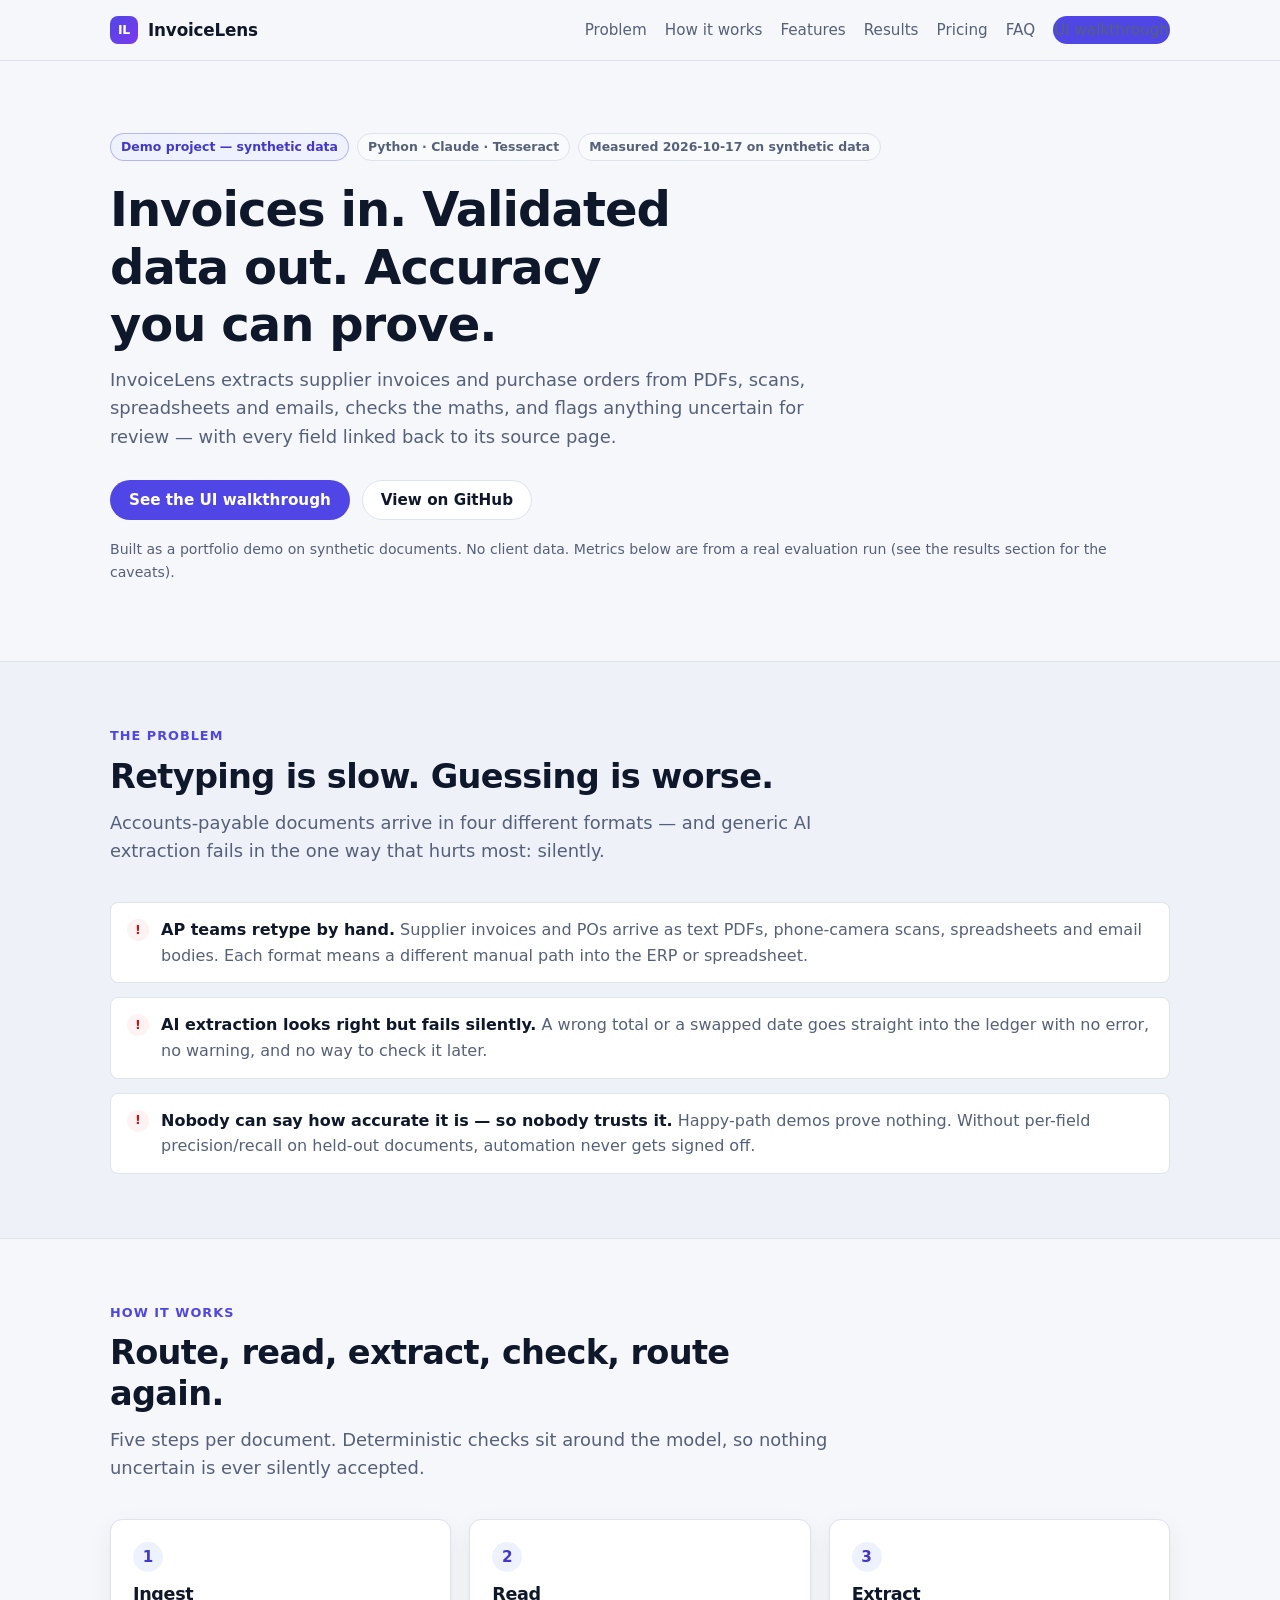
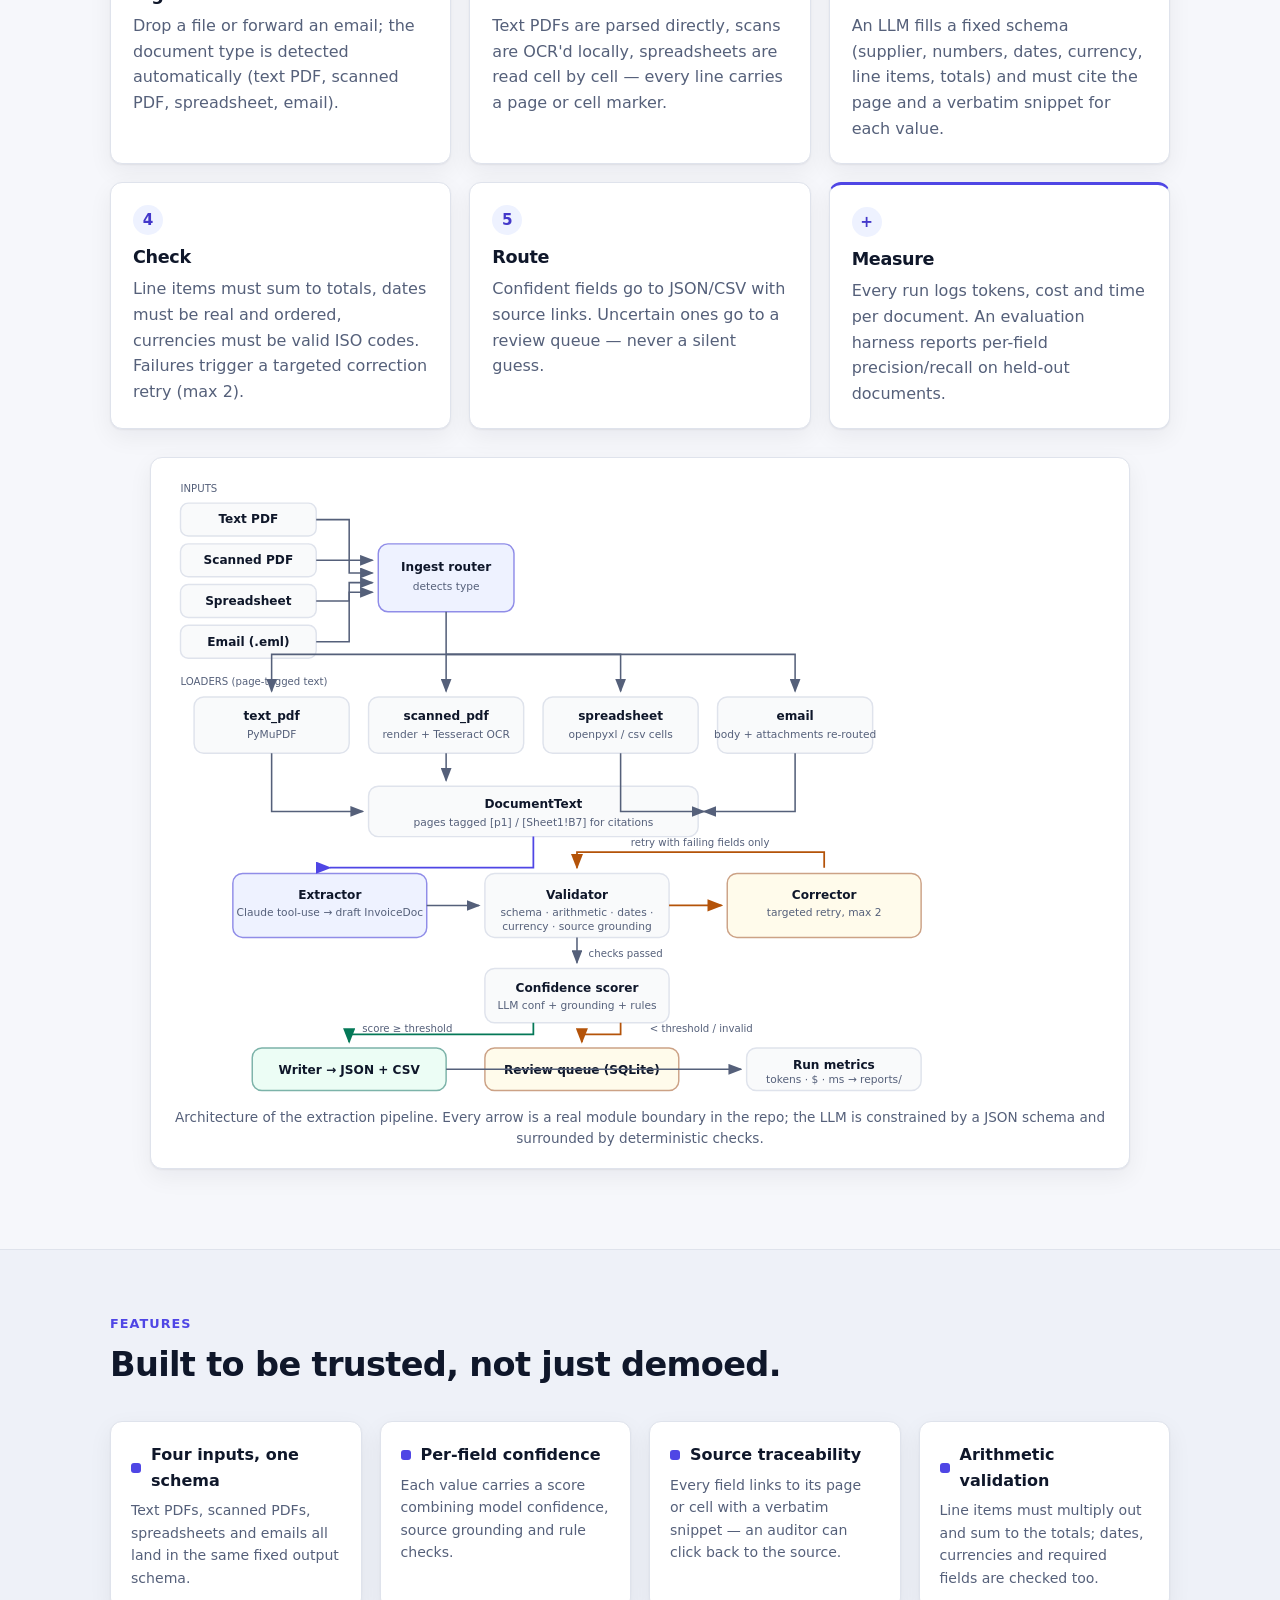
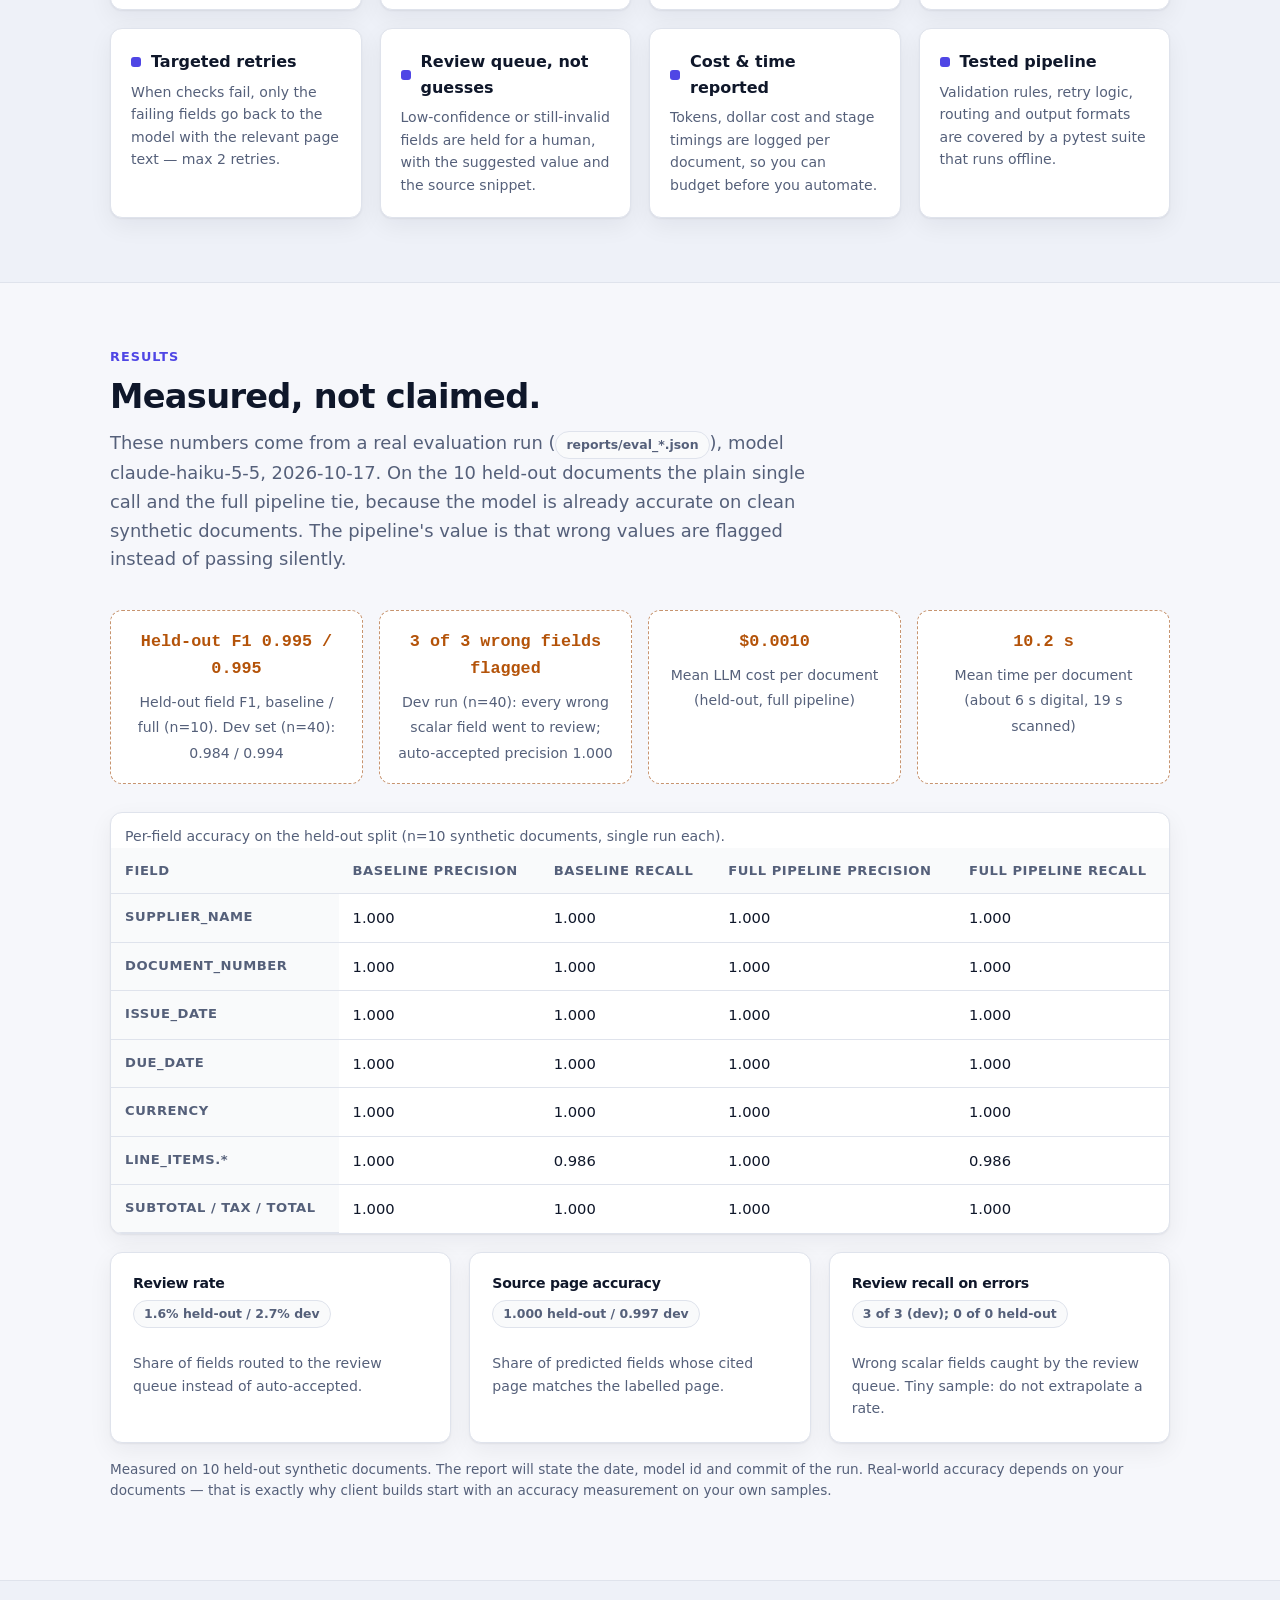
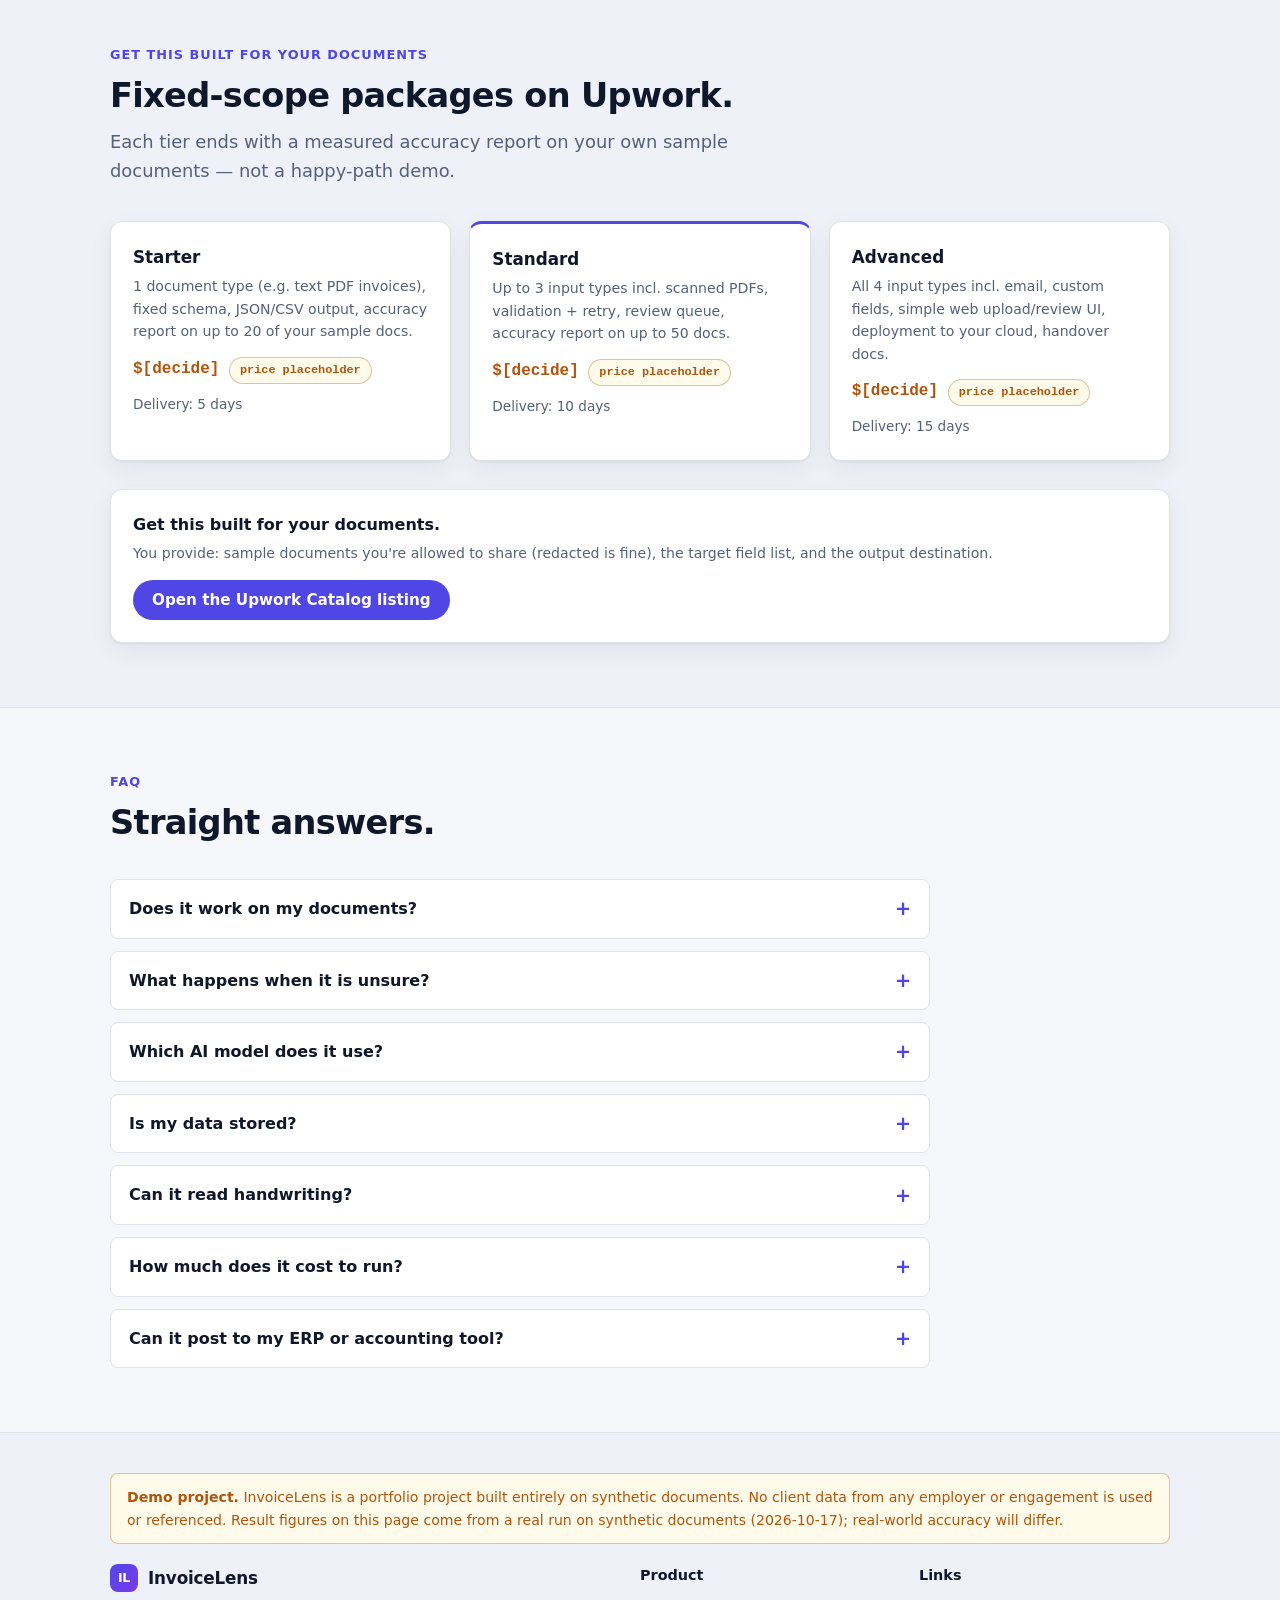
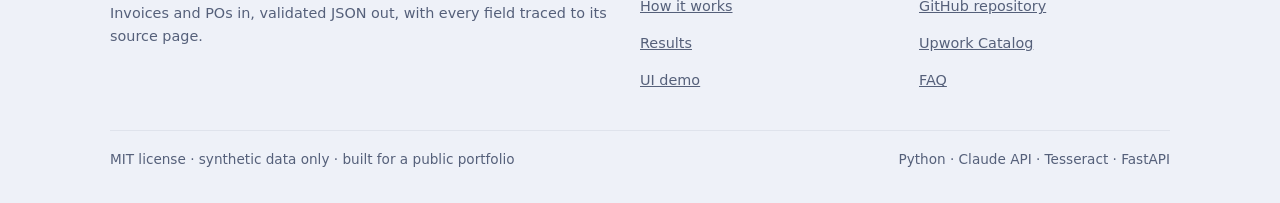
==== commit 66bf9ae1: "M10: README with measured results, docs (video script, Upwork entry, catalog), site numbers, Dockerf" ====
--- a/site/index.html
+++ b/site/index.html
@@ -20,7 +20,7 @@
         <a href="#results">Results</a>
         <a href="#pricing">Pricing</a>
         <a href="#faq">FAQ</a>
-        <a class="btn btn-primary btn-sm" href="demo.html">Try the demo</a>
+        <a class="btn btn-primary btn-sm" href="demo.html">UI walkthrough</a>
       </nav>
     </div>
   </header>
@@ -33,7 +33,7 @@
         <div class="hero-badge-row">
           <span class="badge badge-demo">Demo project — synthetic data</span>
           <span class="badge">Python · Claude · Tesseract</span>
-          <span class="badge badge-tbd">Metrics: TBD — measured run pending</span>
+          <span class="badge">Measured 2026-10-17 on synthetic data</span>
         </div>
         <h1>Invoices in. Validated data out. Accuracy you can prove.</h1>
         <p class="lede">
@@ -42,12 +42,12 @@
           review — with every field linked back to its source page.
         </p>
         <div class="cta-row">
-          <a class="btn btn-primary" href="demo.html">Try the live demo</a>
+          <a class="btn btn-primary" href="demo.html">See the UI walkthrough</a>
           <a class="btn btn-ghost" href="#" title="Link pending — public repo not yet published">View on GitHub</a>
         </div>
         <p class="hero-note">
           Built as a portfolio demo on synthetic documents. No client data. Metrics below are
-          placeholders until a real evaluation run is committed.
+          from a real evaluation run (see the results section for the caveats).
         </p>
       </div>
     </section>
@@ -304,34 +304,33 @@
           <p class="eyebrow">Results</p>
           <h2>Measured, not claimed.</h2>
           <p class="lede">
-            These numbers are filled in from a real evaluation run on held-out documents
-            (<span class="badge badge-tbd">reports/eval_*.json</span>).
-            Until that run is committed, every figure is a clearly marked placeholder — nothing here is invented.
+            These numbers come from a real evaluation run (<span class="badge">reports/eval_*.json</span>), model claude-haiku-5-5, 2026-10-17.
+            On the 10 held-out documents the plain single call and the full pipeline tie, because the model is already accurate on clean synthetic documents. The pipeline's value is that wrong values are flagged instead of passing silently.
           </p>
         </div>
 
         <div class="stat-grid">
           <div class="stat">
-            <span class="stat-value">[TBD: measured]</span>
-            <span class="stat-label">Held-out field F1 (baseline → full)</span>
+            <span class="stat-value">Held-out F1 0.995 / 0.995</span>
+            <span class="stat-label">Held-out field F1, baseline / full (n=10). Dev set (n=40): 0.984 / 0.994</span>
           </div>
           <div class="stat">
-            <span class="stat-value">[TBD: measured]</span>
-            <span class="stat-label">Auto-accepted precision</span>
+            <span class="stat-value">3 of 3 wrong fields flagged</span>
+            <span class="stat-label">Dev run (n=40): every wrong scalar field went to review; auto-accepted precision 1.000</span>
           </div>
           <div class="stat">
-            <span class="stat-value">[TBD: measured]</span>
-            <span class="stat-label">Cost per document (USD)</span>
+            <span class="stat-value">$0.0010</span>
+            <span class="stat-label">Mean LLM cost per document (held-out, full pipeline)</span>
           </div>
           <div class="stat">
-            <span class="stat-value">[TBD: measured]</span>
-            <span class="stat-label">Time per document (seconds)</span>
+            <span class="stat-value">10.2 s</span>
+            <span class="stat-label">Mean time per document (about 6 s digital, 19 s scanned)</span>
           </div>
         </div>
 
         <div class="table-wrap">
           <table>
-            <caption class="small muted" style="text-align:left; padding: 12px 14px 0;">Per-field accuracy on the held-out split (n=10 synthetic documents). Placeholders until the measured run.</caption>
+            <caption class="small muted" style="text-align:left; padding: 12px 14px 0;">Per-field accuracy on the held-out split (n=10 synthetic documents, single run each).</caption>
             <thead>
               <tr>
                 <th scope="col">Field</th>
@@ -342,13 +341,13 @@
               </tr>
             </thead>
             <tbody>
-              <tr><th scope="row">supplier_name</th><td class="tbd">[TBD: measured]</td><td class="tbd">[TBD: measured]</td><td class="tbd">[TBD: measured]</td><td class="tbd">[TBD: measured]</td></tr>
-              <tr><th scope="row">document_number</th><td class="tbd">[TBD: measured]</td><td class="tbd">[TBD: measured]</td><td class="tbd">[TBD: measured]</td><td class="tbd">[TBD: measured]</td></tr>
-              <tr><th scope="row">issue_date</th><td class="tbd">[TBD: measured]</td><td class="tbd">[TBD: measured]</td><td class="tbd">[TBD: measured]</td><td class="tbd">[TBD: measured]</td></tr>
-              <tr><th scope="row">due_date</th><td class="tbd">[TBD: measured]</td><td class="tbd">[TBD: measured]</td><td class="tbd">[TBD: measured]</td><td class="tbd">[TBD: measured]</td></tr>
-              <tr><th scope="row">currency</th><td class="tbd">[TBD: measured]</td><td class="tbd">[TBD: measured]</td><td class="tbd">[TBD: measured]</td><td class="tbd">[TBD: measured]</td></tr>
-              <tr><th scope="row">line_items.*</th><td class="tbd">[TBD: measured]</td><td class="tbd">[TBD: measured]</td><td class="tbd">[TBD: measured]</td><td class="tbd">[TBD: measured]</td></tr>
-              <tr><th scope="row">subtotal / tax / total</th><td class="tbd">[TBD: measured]</td><td class="tbd">[TBD: measured]</td><td class="tbd">[TBD: measured]</td><td class="tbd">[TBD: measured]</td></tr>
+              <tr><th scope="row">supplier_name</th><td>1.000</td><td>1.000</td><td>1.000</td><td>1.000</td></tr>
+              <tr><th scope="row">document_number</th><td>1.000</td><td>1.000</td><td>1.000</td><td>1.000</td></tr>
+              <tr><th scope="row">issue_date</th><td>1.000</td><td>1.000</td><td>1.000</td><td>1.000</td></tr>
+              <tr><th scope="row">due_date</th><td>1.000</td><td>1.000</td><td>1.000</td><td>1.000</td></tr>
+              <tr><th scope="row">currency</th><td>1.000</td><td>1.000</td><td>1.000</td><td>1.000</td></tr>
+              <tr><th scope="row">line_items.*</th><td>1.000</td><td>0.986</td><td>1.000</td><td>0.986</td></tr>
+              <tr><th scope="row">subtotal / tax / total</th><td>1.000</td><td>1.000</td><td>1.000</td><td>1.000</td></tr>
             </tbody>
           </table>
         </div>
@@ -356,18 +355,18 @@
         <div class="grid grid-3" style="margin-top: 18px;">
           <div class="card">
             <h3 class="small">Review rate</h3>
-            <p class="badge badge-tbd">[TBD: measured]</p>
+            <p class="badge">1.6% held-out / 2.7% dev</p>
             <p class="muted small" style="margin-top:10px;">Share of fields routed to the review queue instead of auto-accepted.</p>
           </div>
           <div class="card">
             <h3 class="small">Source page accuracy</h3>
-            <p class="badge badge-tbd">[TBD: measured]</p>
+            <p class="badge">1.000 held-out / 0.997 dev</p>
             <p class="muted small" style="margin-top:10px;">Share of predicted fields whose cited page matches the labelled page.</p>
           </div>
           <div class="card">
             <h3 class="small">Review recall on errors</h3>
-            <p class="badge badge-tbd">[TBD: measured]</p>
-            <p class="muted small" style="margin-top:10px;">Share of wrong fields that the review queue caught before anyone used them.</p>
+            <p class="badge">3 of 3 (dev); 0 of 0 held-out</p>
+            <p class="muted small" style="margin-top:10px;">Wrong scalar fields caught by the review queue. Tiny sample: do not extrapolate a rate.</p>
           </div>
         </div>
 
@@ -482,8 +481,8 @@
     <div class="container">
       <div class="demo-note">
         <strong>Demo project.</strong> InvoiceLens is a portfolio project built entirely on synthetic documents.
-        No client data from any employer or engagement is used or referenced. All result figures on this page are
-        placeholders until a measured evaluation run is published.
+        No client data from any employer or engagement is used or referenced. Result figures on this page come from
+        a real run on synthetic documents (2026-10-17); real-world accuracy will differ.
       </div>
       <div class="footer-grid">
         <div>
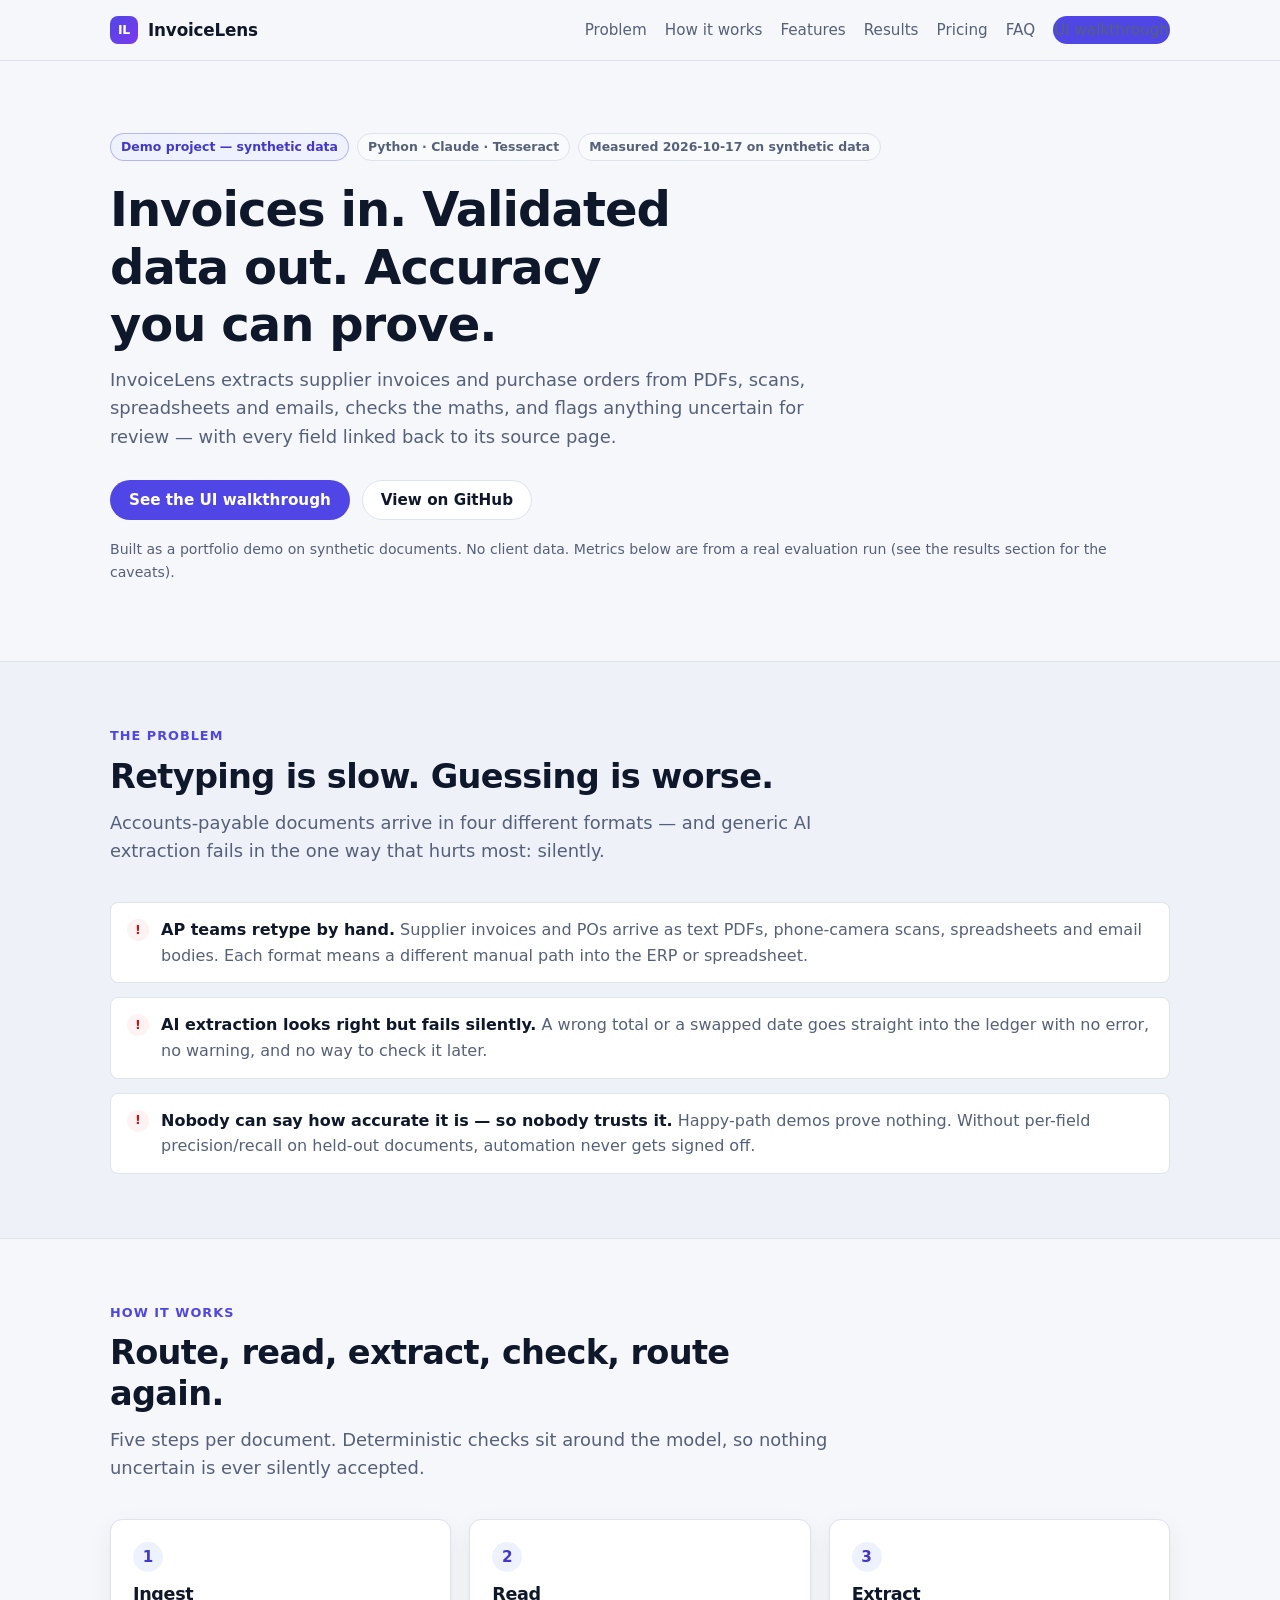
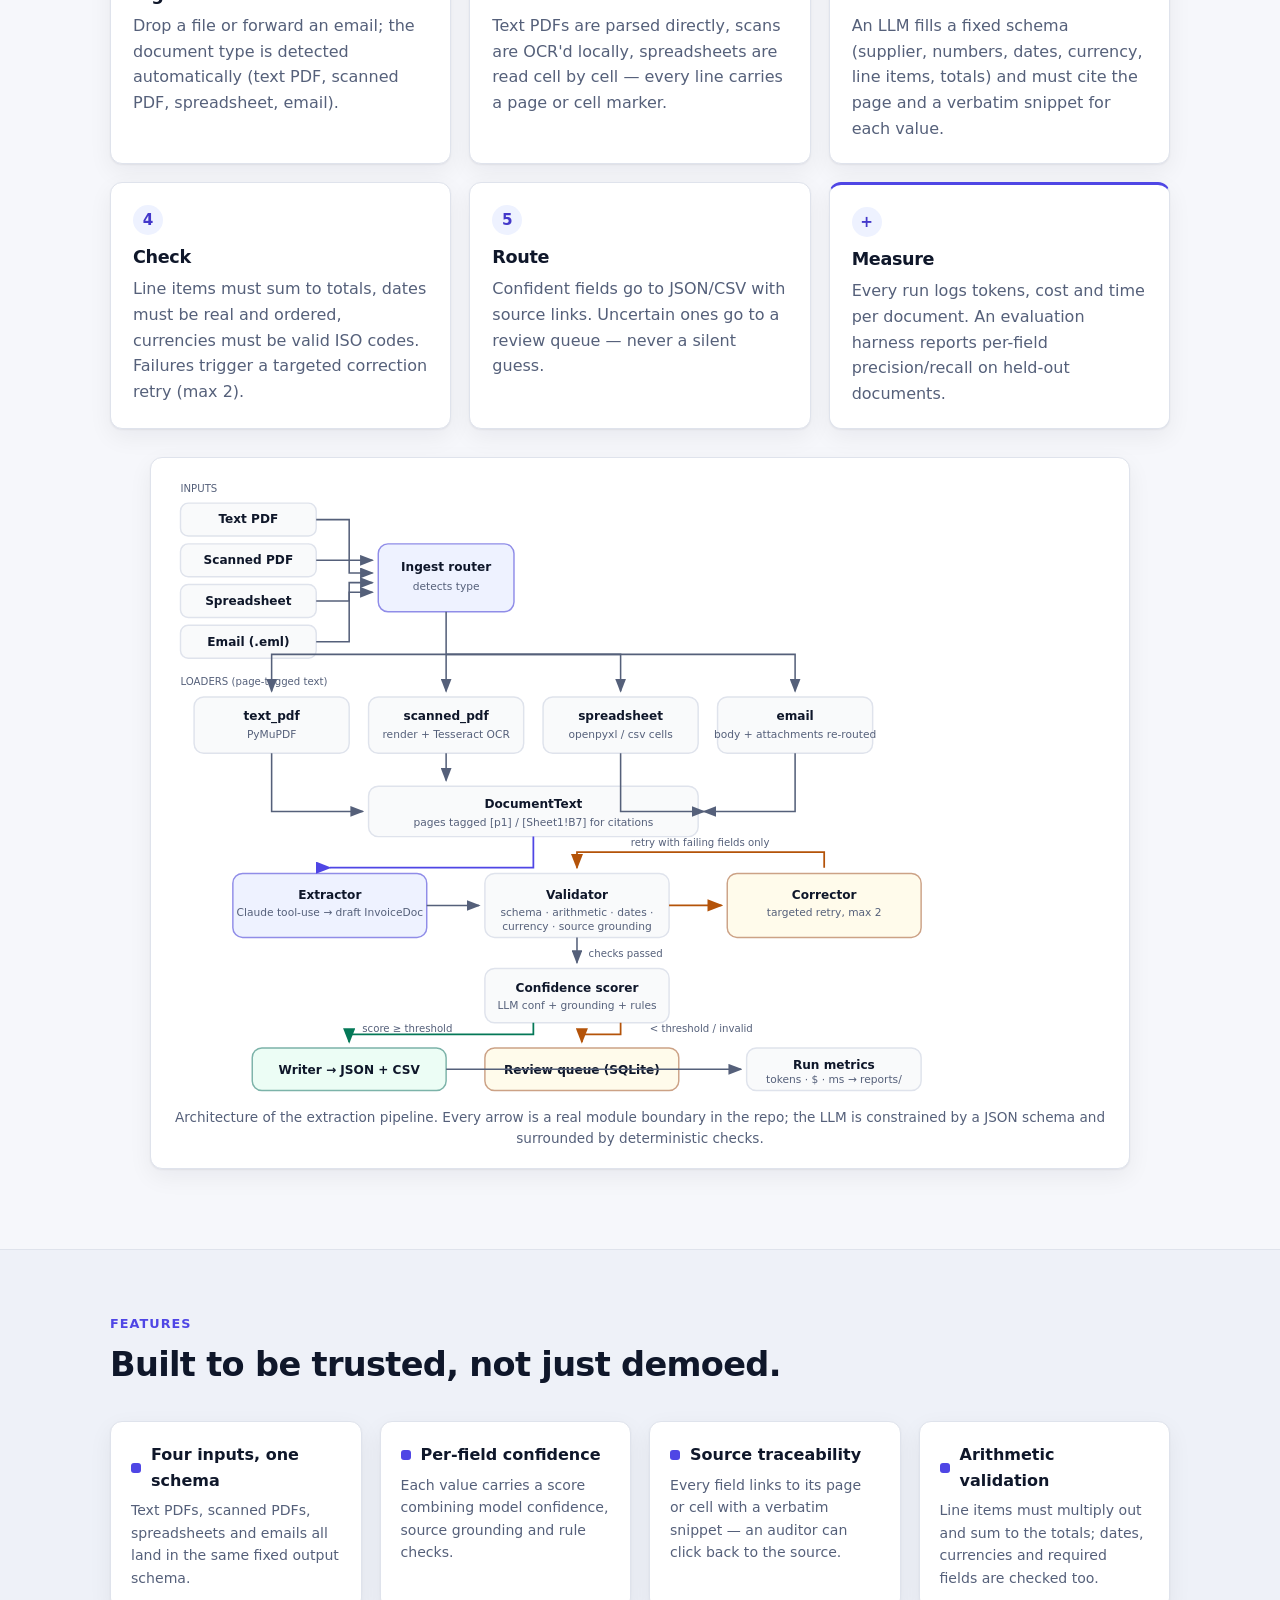
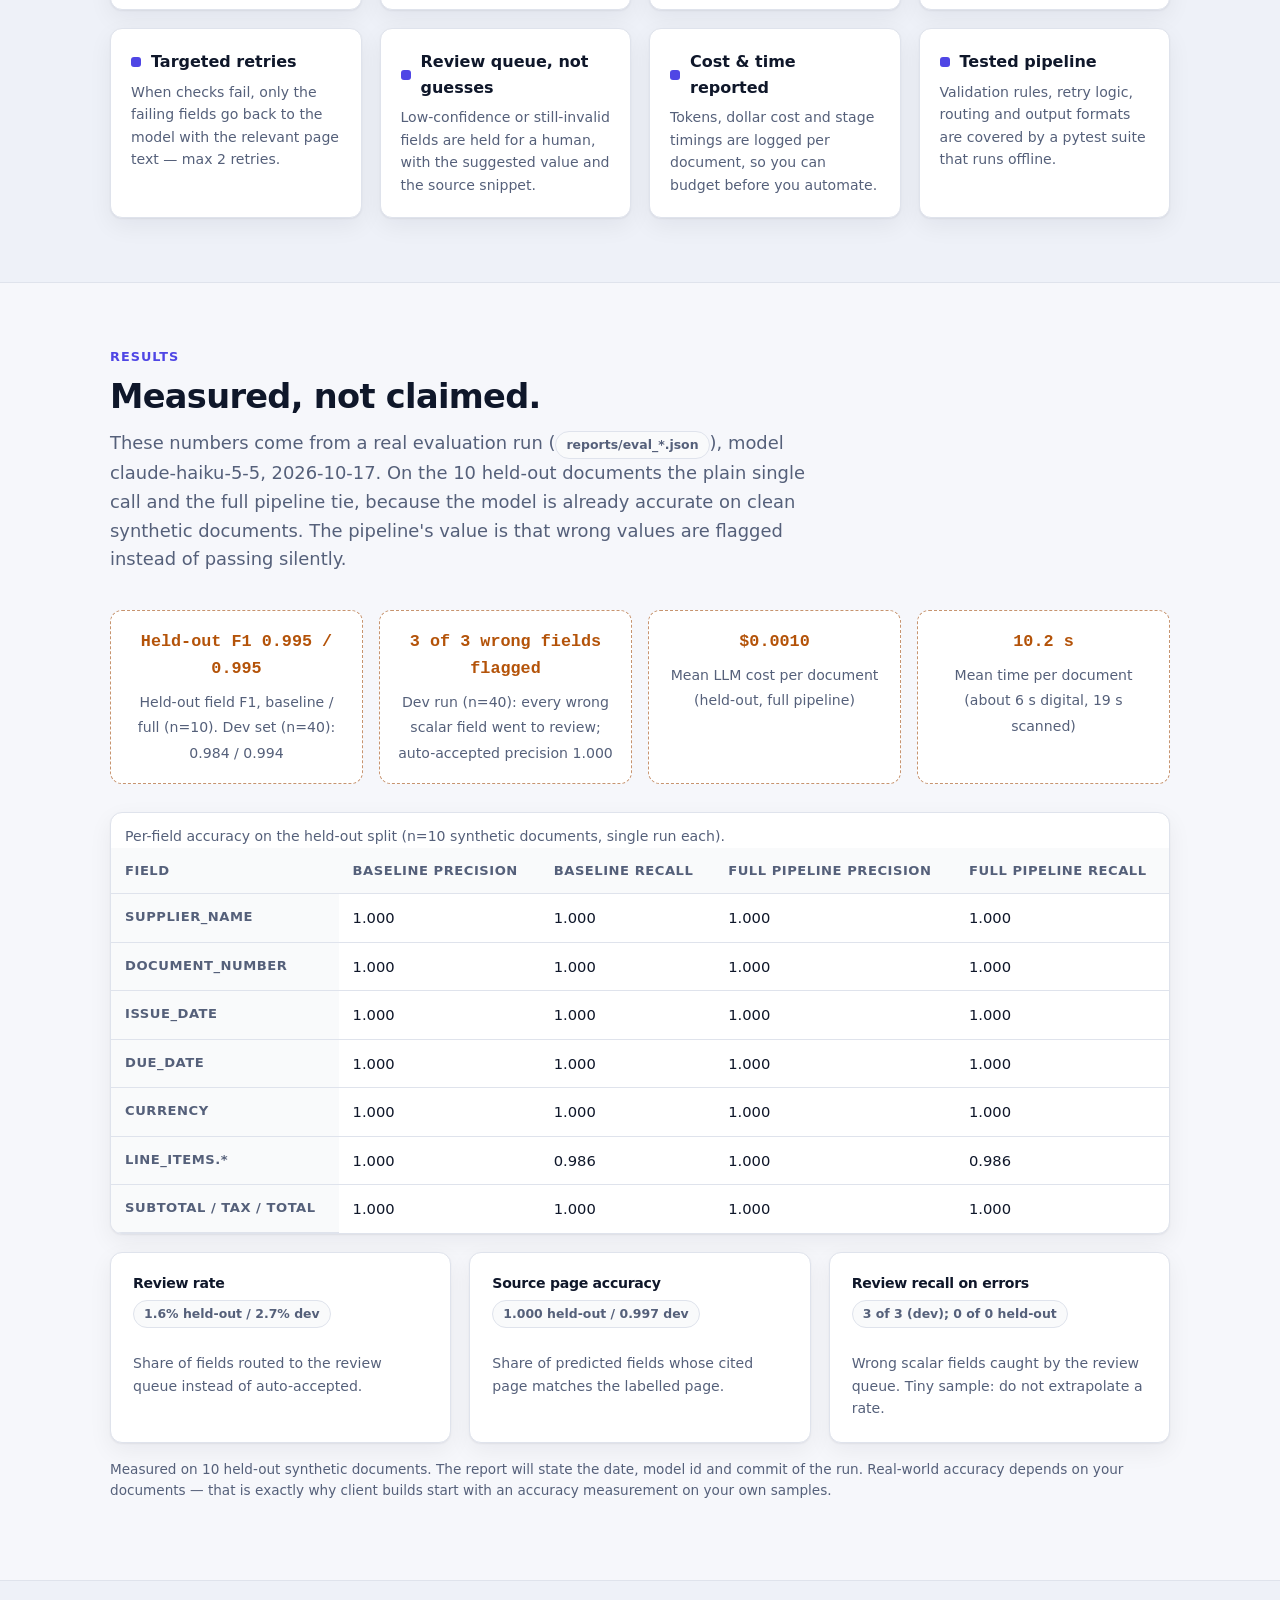
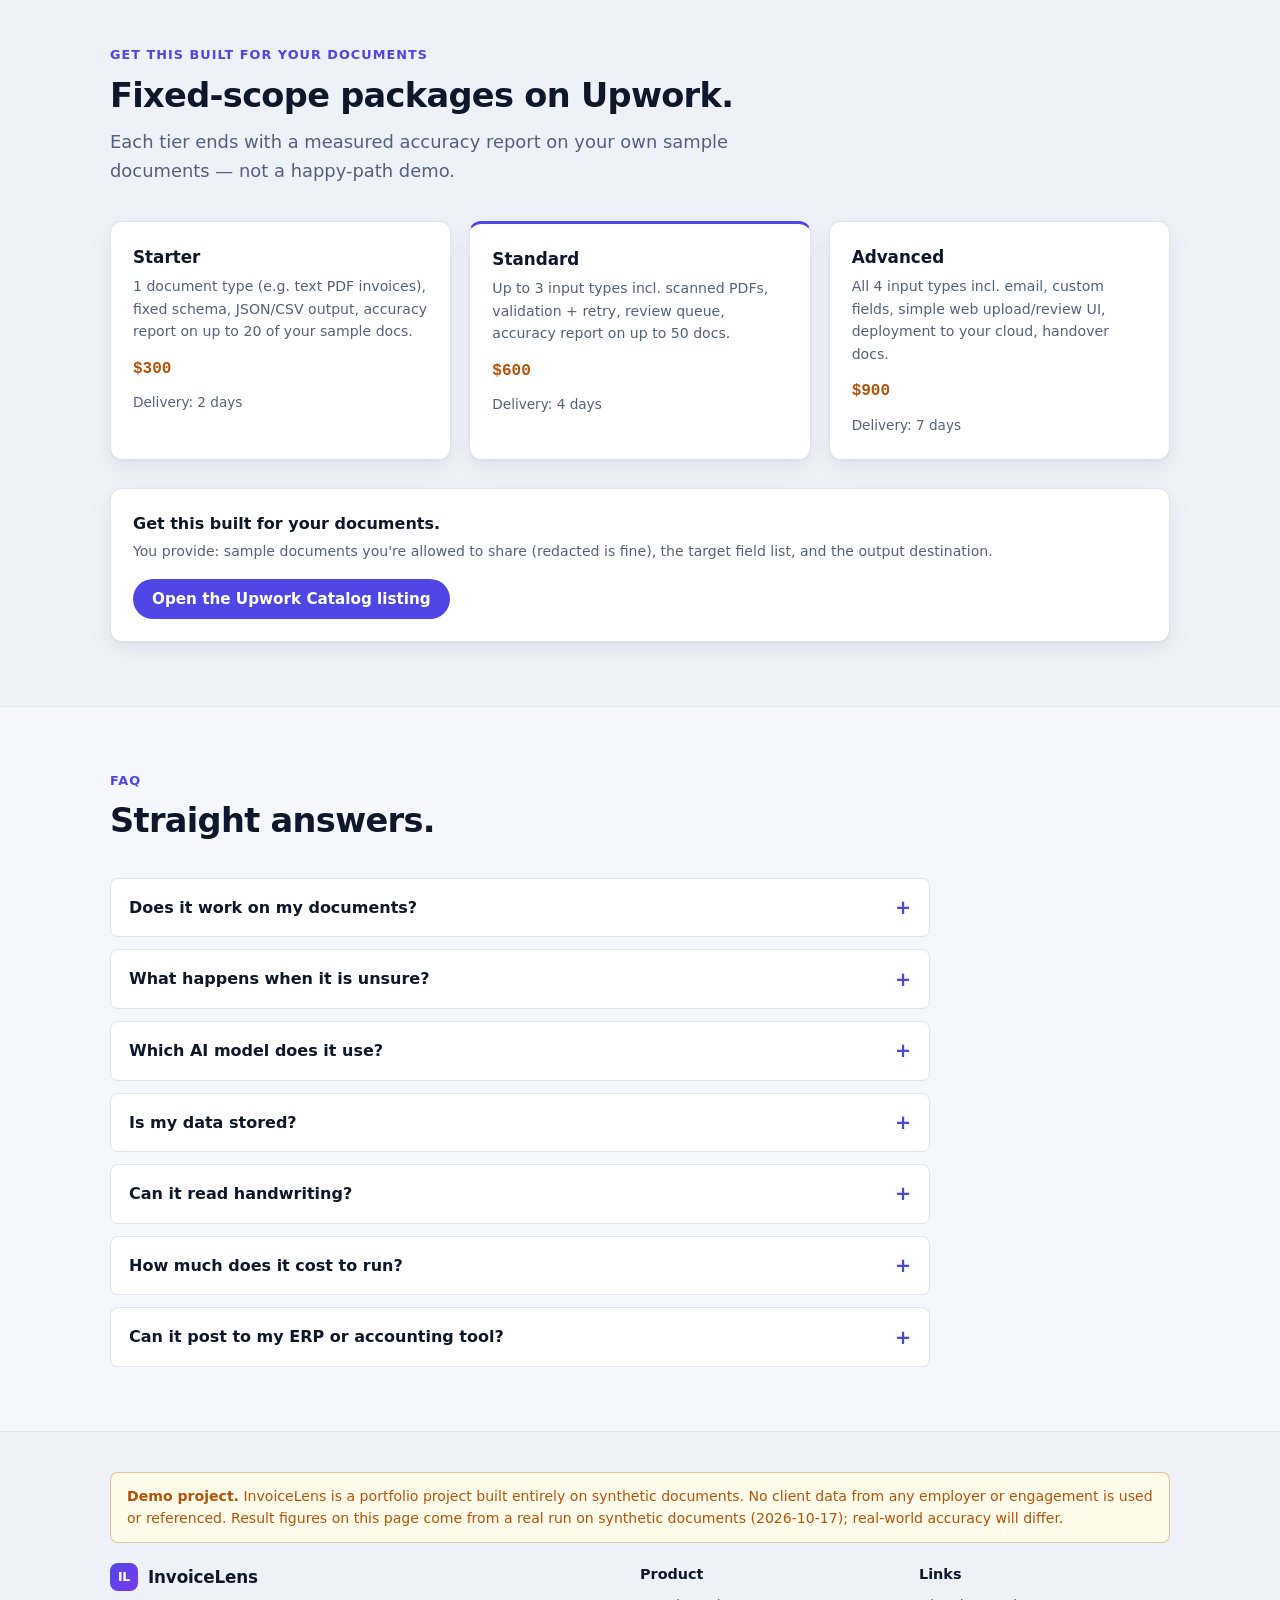
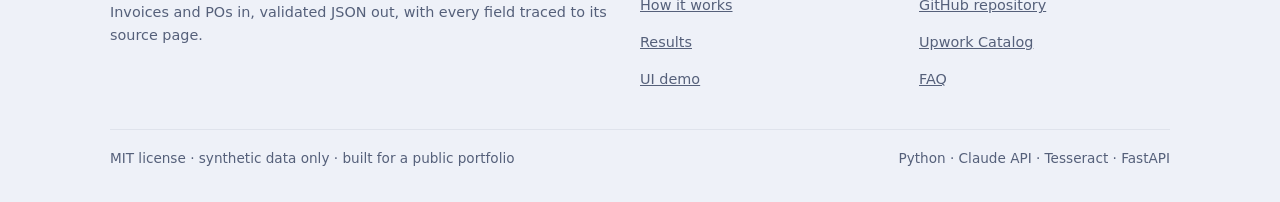
==== commit f5e04753: "Set catalog prices and delivery times Co-Authored-By: Claude Opus 5.5 <noreply@anthropic.com>" ====
--- a/site/index.html
+++ b/site/index.html
@@ -391,20 +391,20 @@
           <div class="card tier">
             <div class="tier-name">Starter</div>
             <p class="muted small">1 document type (e.g. text PDF invoices), fixed schema, JSON/CSV output, accuracy report on up to 20 of your sample docs.</p>
-            <div class="tier-price">$[decide] <span class="badge badge-tbd">price placeholder</span></div>
-            <p class="tier-delivery">Delivery: 5 days</p>
+            <div class="tier-price">$300</div>
+            <p class="tier-delivery">Delivery: 2 days</p>
           </div>
           <div class="card tier card-accent">
             <div class="tier-name">Standard</div>
             <p class="muted small">Up to 3 input types incl. scanned PDFs, validation + retry, review queue, accuracy report on up to 50 docs.</p>
-            <div class="tier-price">$[decide] <span class="badge badge-tbd">price placeholder</span></div>
-            <p class="tier-delivery">Delivery: 10 days</p>
+            <div class="tier-price">$600</div>
+            <p class="tier-delivery">Delivery: 4 days</p>
           </div>
           <div class="card tier">
             <div class="tier-name">Advanced</div>
             <p class="muted small">All 4 input types incl. email, custom fields, simple web upload/review UI, deployment to your cloud, handover docs.</p>
-            <div class="tier-price">$[decide] <span class="badge badge-tbd">price placeholder</span></div>
-            <p class="tier-delivery">Delivery: 15 days</p>
+            <div class="tier-price">$900</div>
+            <p class="tier-delivery">Delivery: 7 days</p>
           </div>
         </div>
 
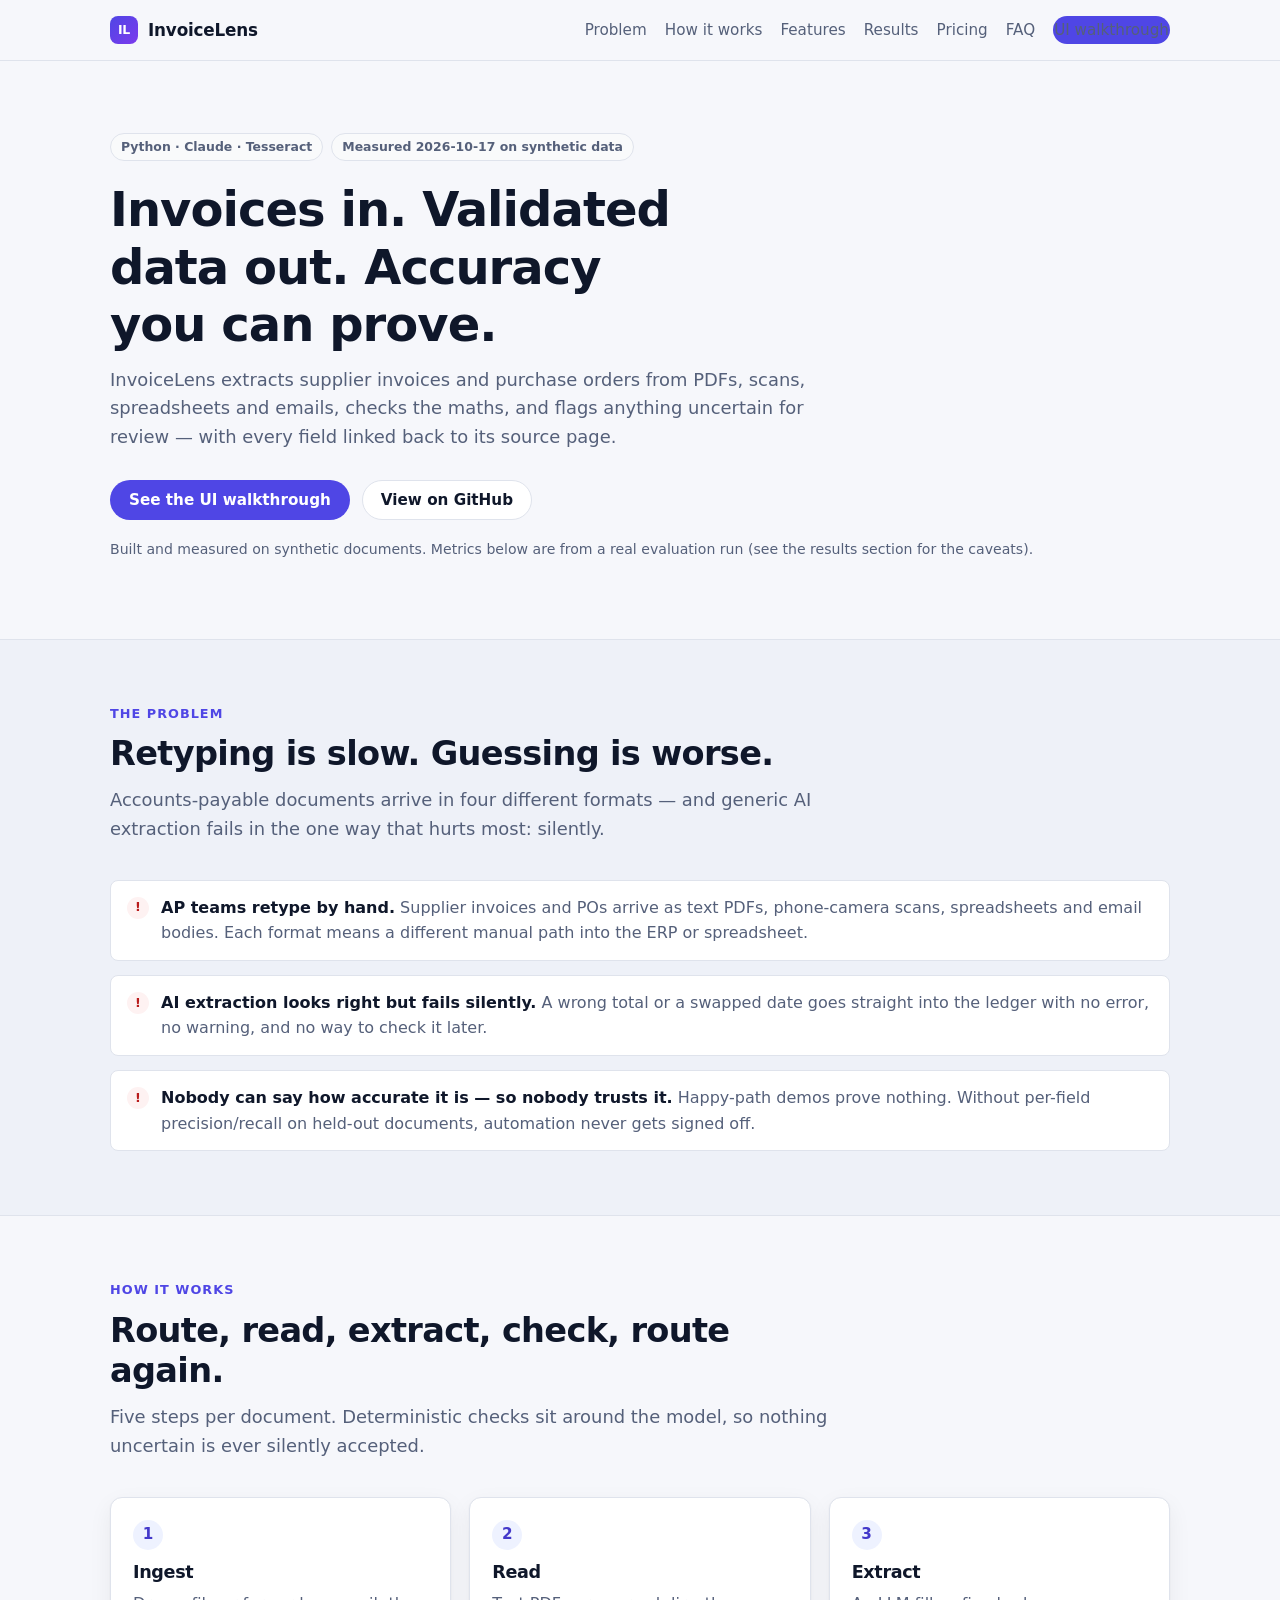
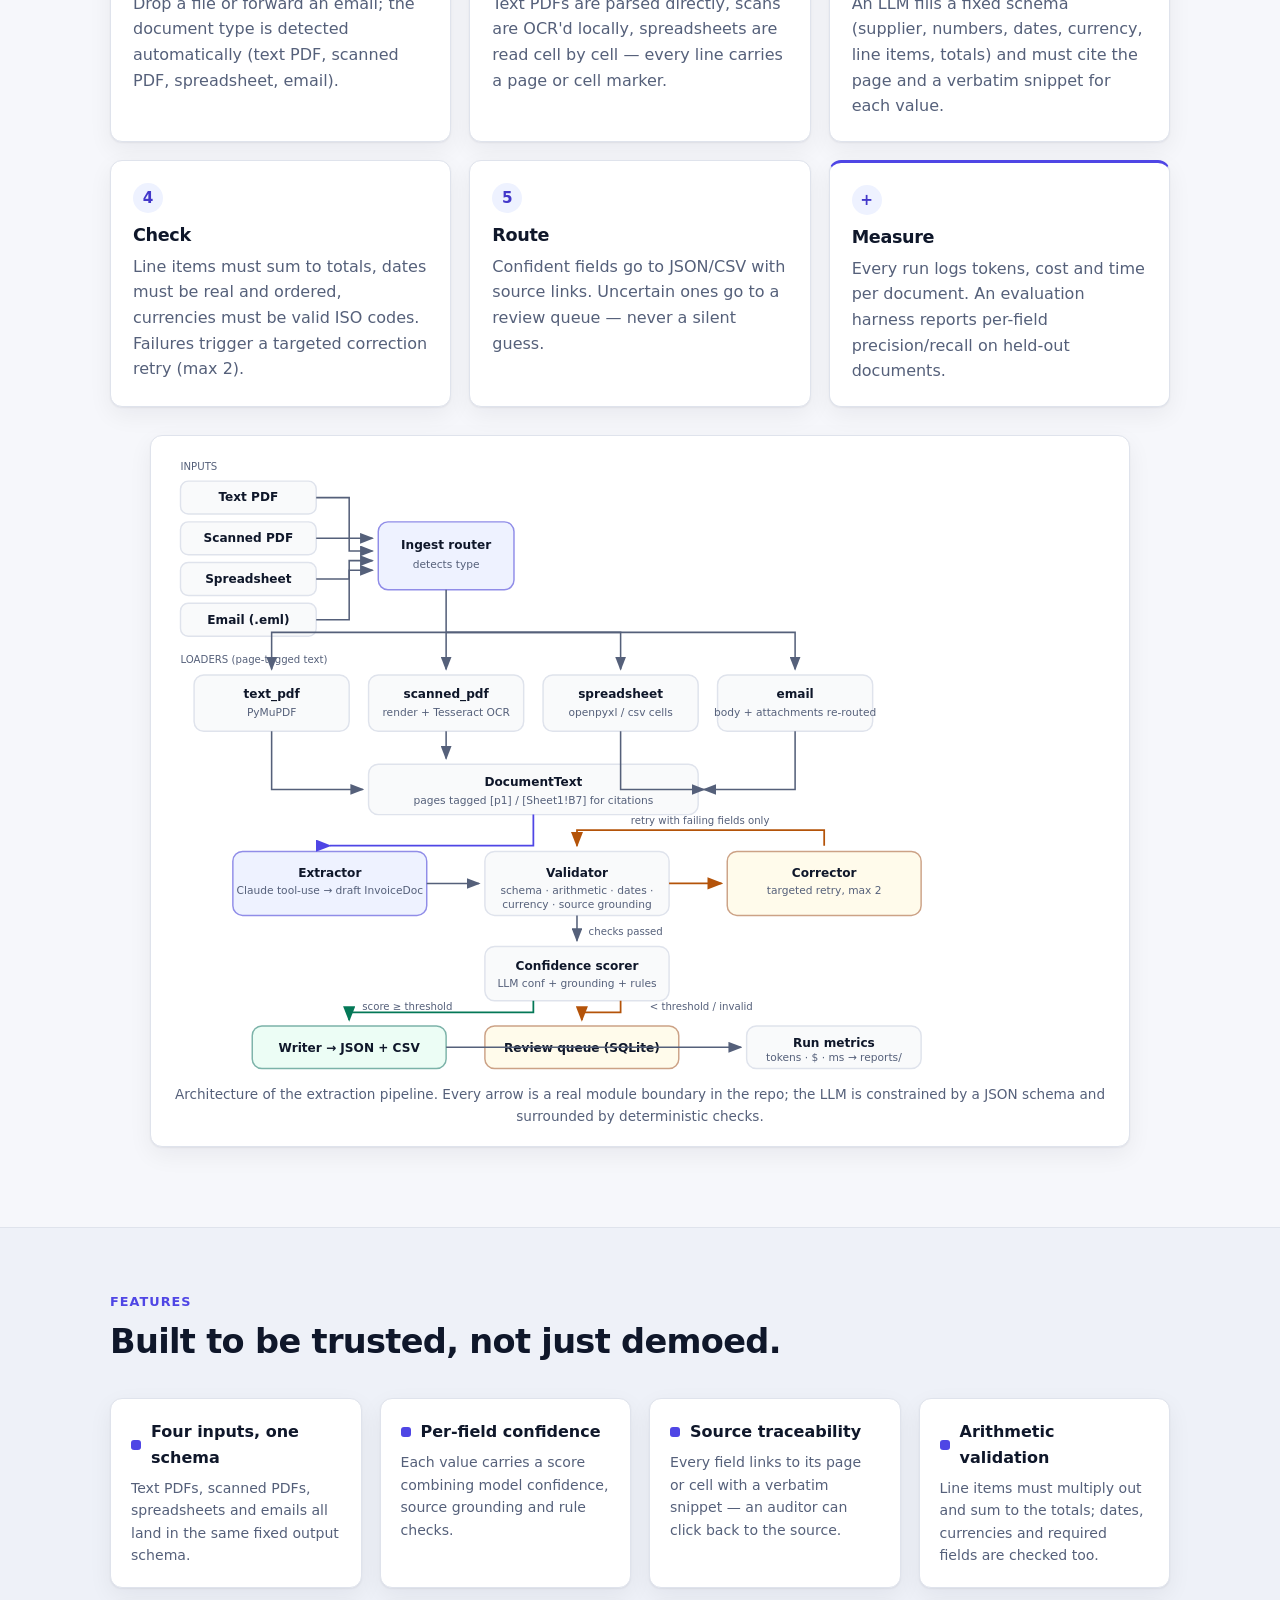
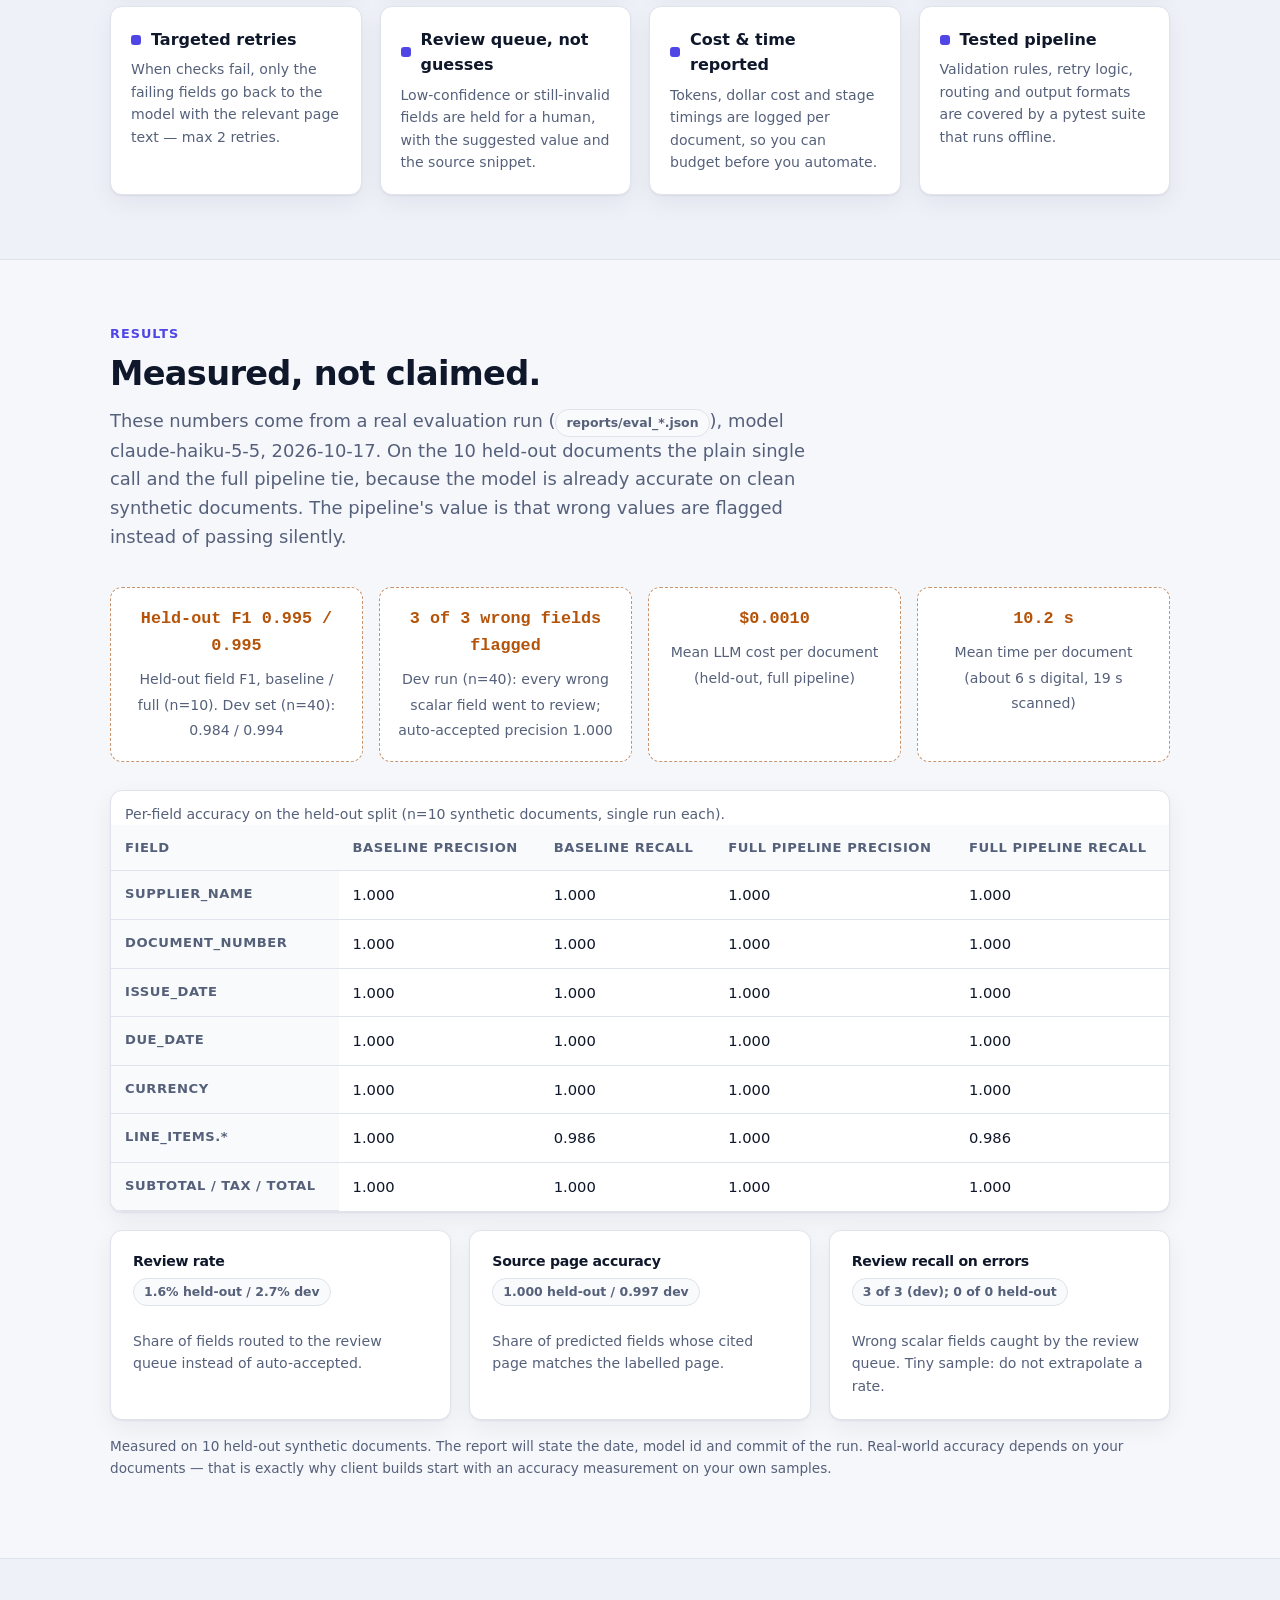
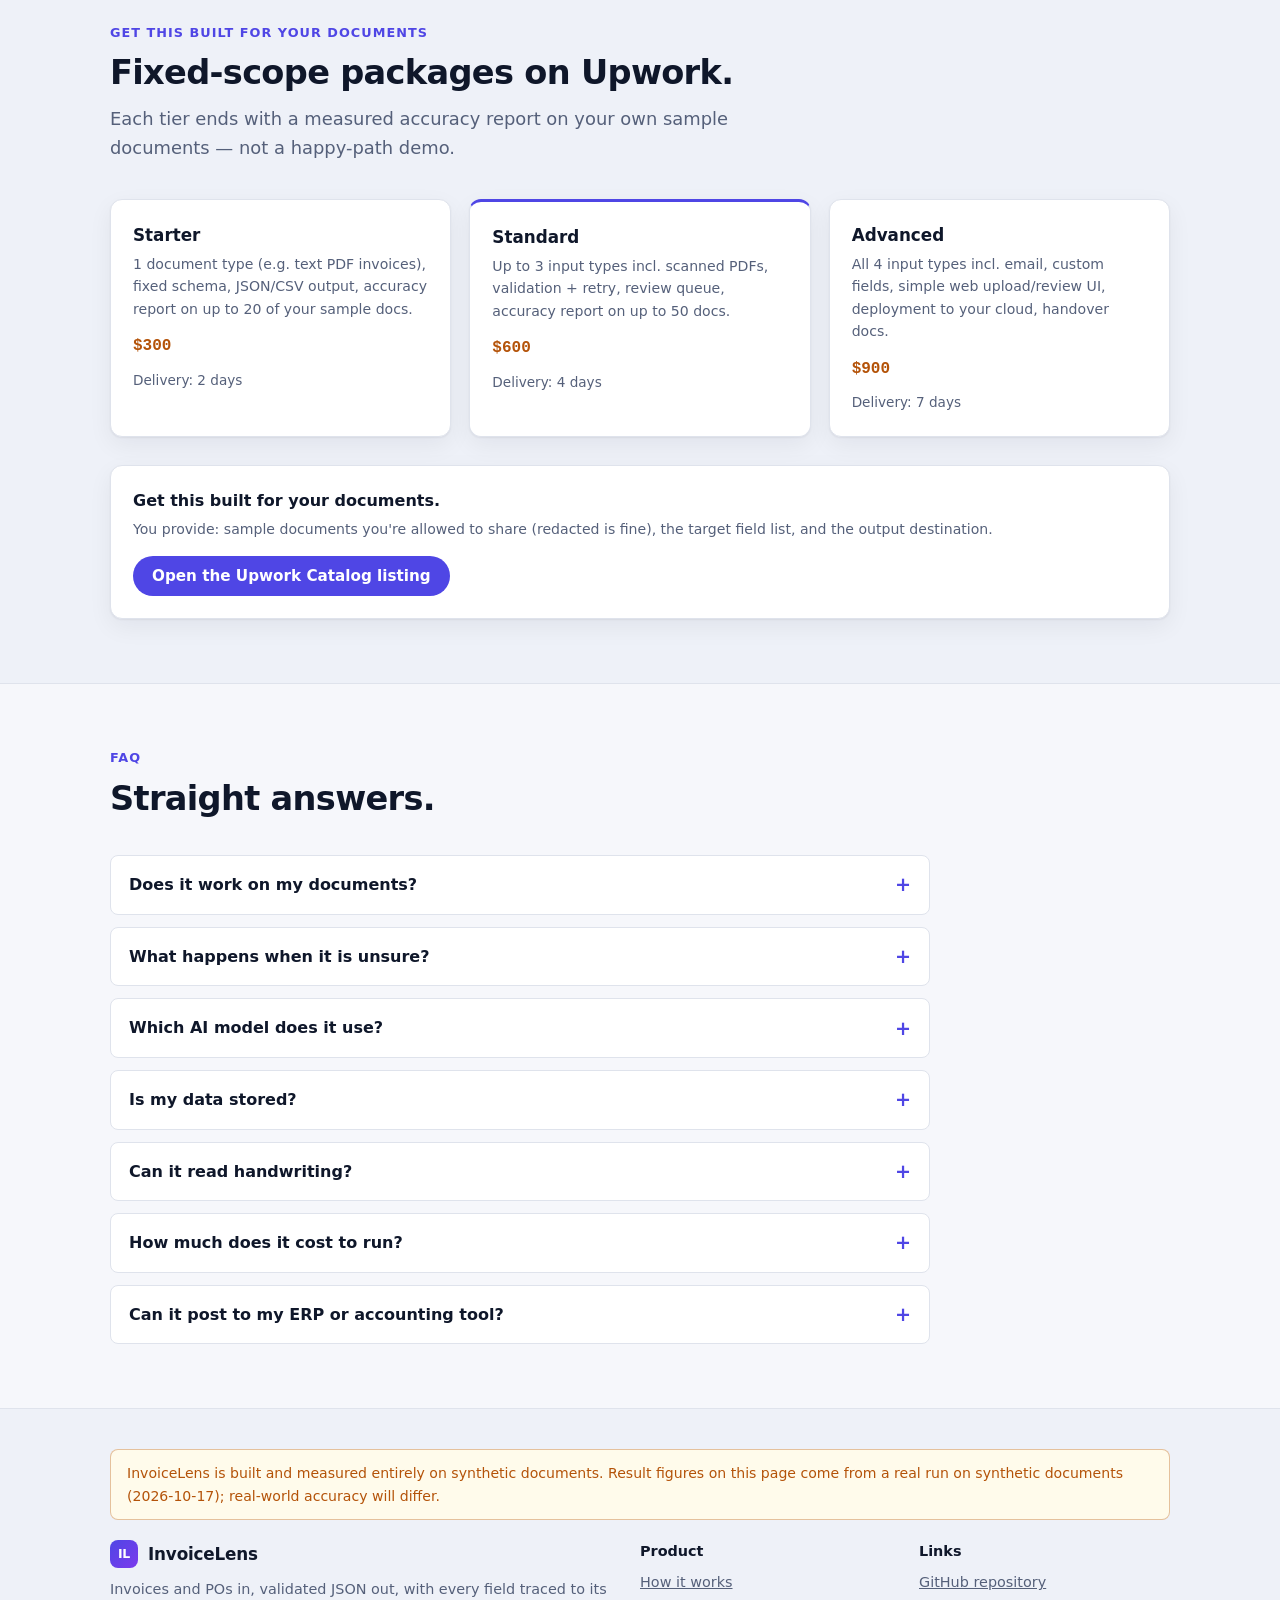
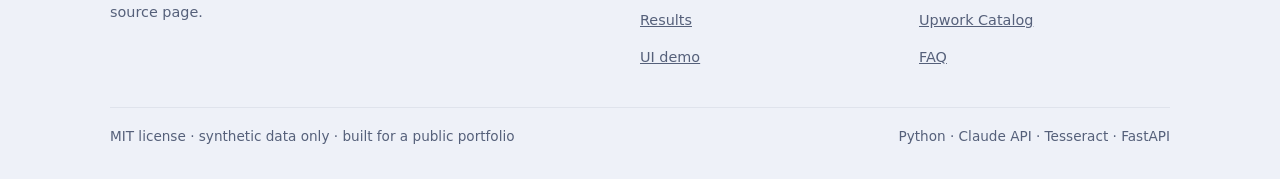
==== commit 024e61b4: "Remove demo-project labels and about-me blurbs Co-Authored-By: Claude Sonnet 5.5 <noreply@anthropic." ====
--- a/site/index.html
+++ b/site/index.html
@@ -4,7 +4,7 @@
   <meta charset="utf-8">
   <meta name="viewport" content="width=device-width, initial-scale=1">
   <meta name="color-scheme" content="light dark">
-  <meta name="description" content="InvoiceLens — invoices and POs in, validated JSON out, with every field traced to its source page and accuracy you can measure. Demo project on synthetic data.">
+  <meta name="description" content="InvoiceLens — invoices and POs in, validated JSON out, with every field traced to its source page and accuracy you can measure. Measured on synthetic data.">
   <title>InvoiceLens — validated invoice &amp; PO extraction</title>
   <link rel="stylesheet" href="styles.css">
 </head>
@@ -31,7 +31,6 @@
     <section class="hero">
       <div class="container">
         <div class="hero-badge-row">
-          <span class="badge badge-demo">Demo project — synthetic data</span>
           <span class="badge">Python · Claude · Tesseract</span>
           <span class="badge">Measured 2026-10-17 on synthetic data</span>
         </div>
@@ -46,7 +45,7 @@
           <a class="btn btn-ghost" href="#" title="Link pending — public repo not yet published">View on GitHub</a>
         </div>
         <p class="hero-note">
-          Built as a portfolio demo on synthetic documents. No client data. Metrics below are
+          Built and measured on synthetic documents. Metrics below are
           from a real evaluation run (see the results section for the caveats).
         </p>
       </div>
@@ -480,8 +479,8 @@
   <footer class="site-footer">
     <div class="container">
       <div class="demo-note">
-        <strong>Demo project.</strong> InvoiceLens is a portfolio project built entirely on synthetic documents.
-        No client data from any employer or engagement is used or referenced. Result figures on this page come from
+        InvoiceLens is built and measured entirely on synthetic documents.
+        Result figures on this page come from
         a real run on synthetic documents (2026-10-17); real-world accuracy will differ.
       </div>
       <div class="footer-grid">
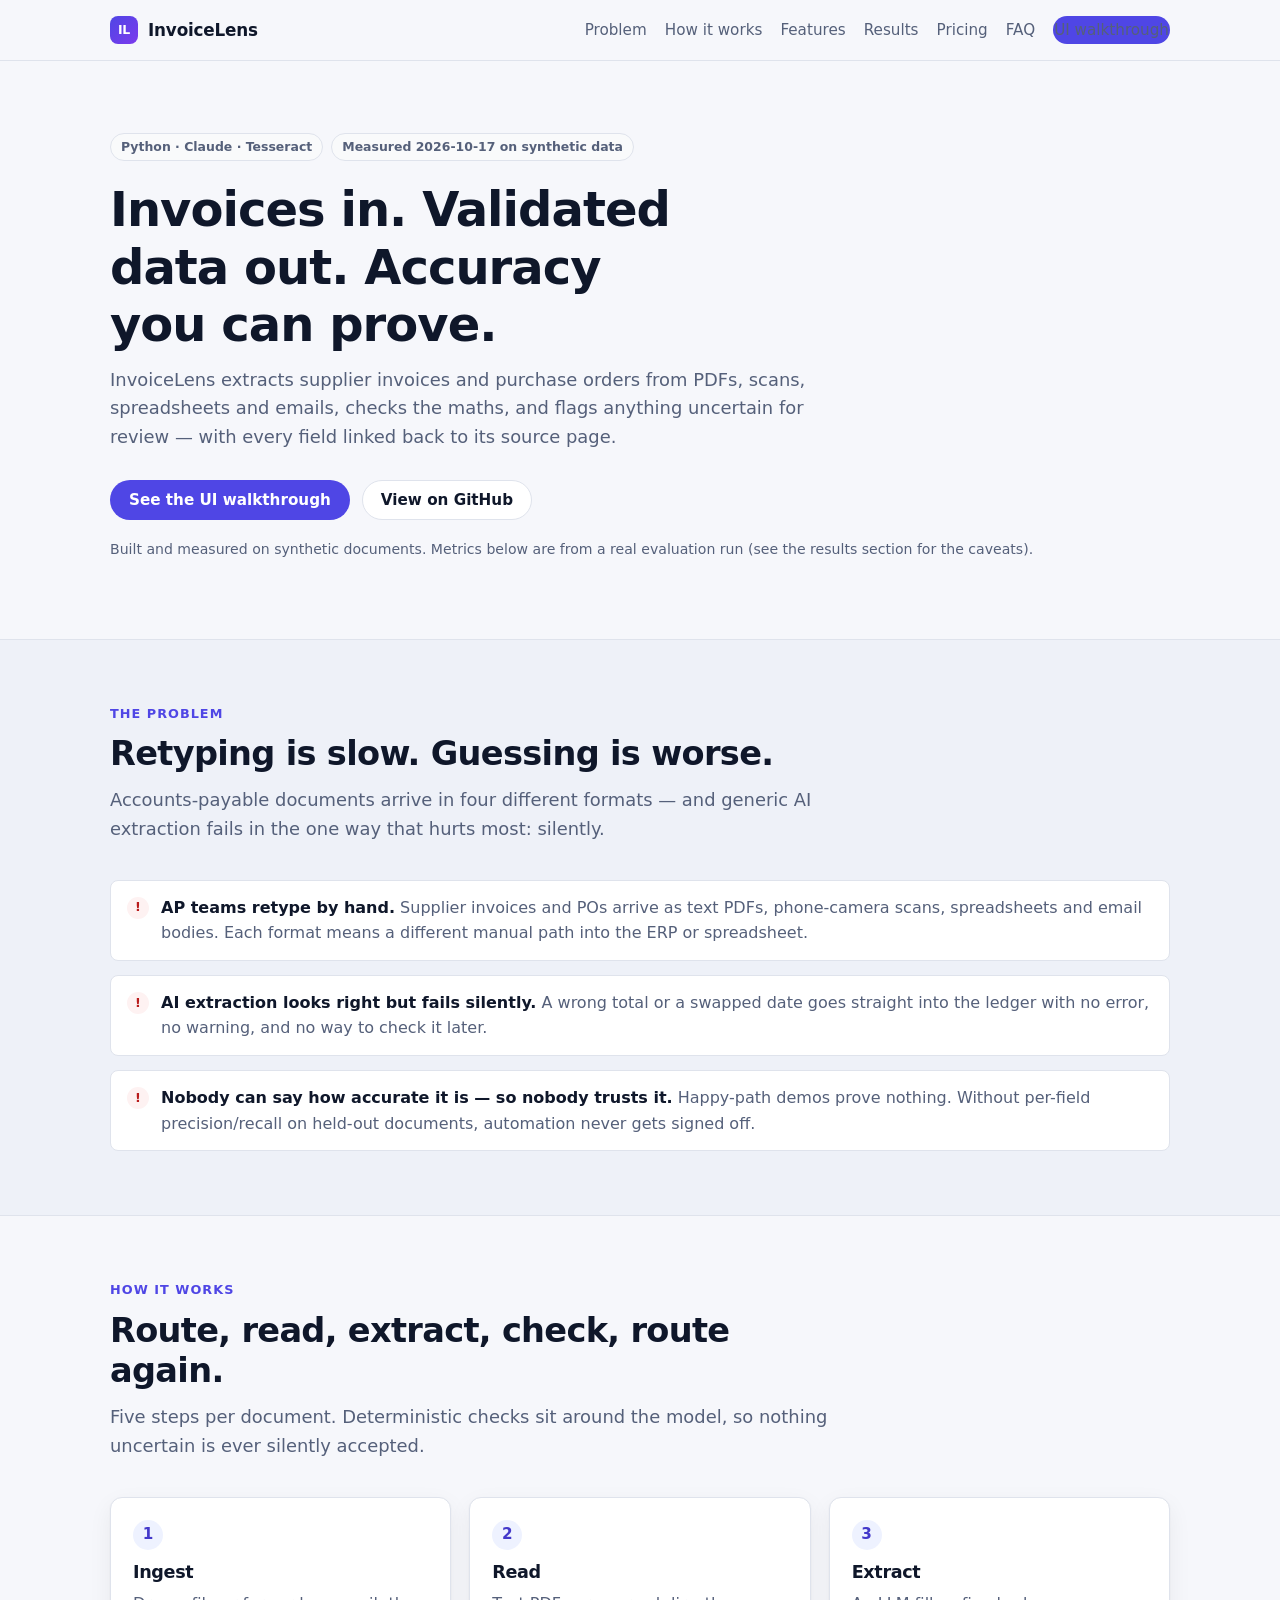
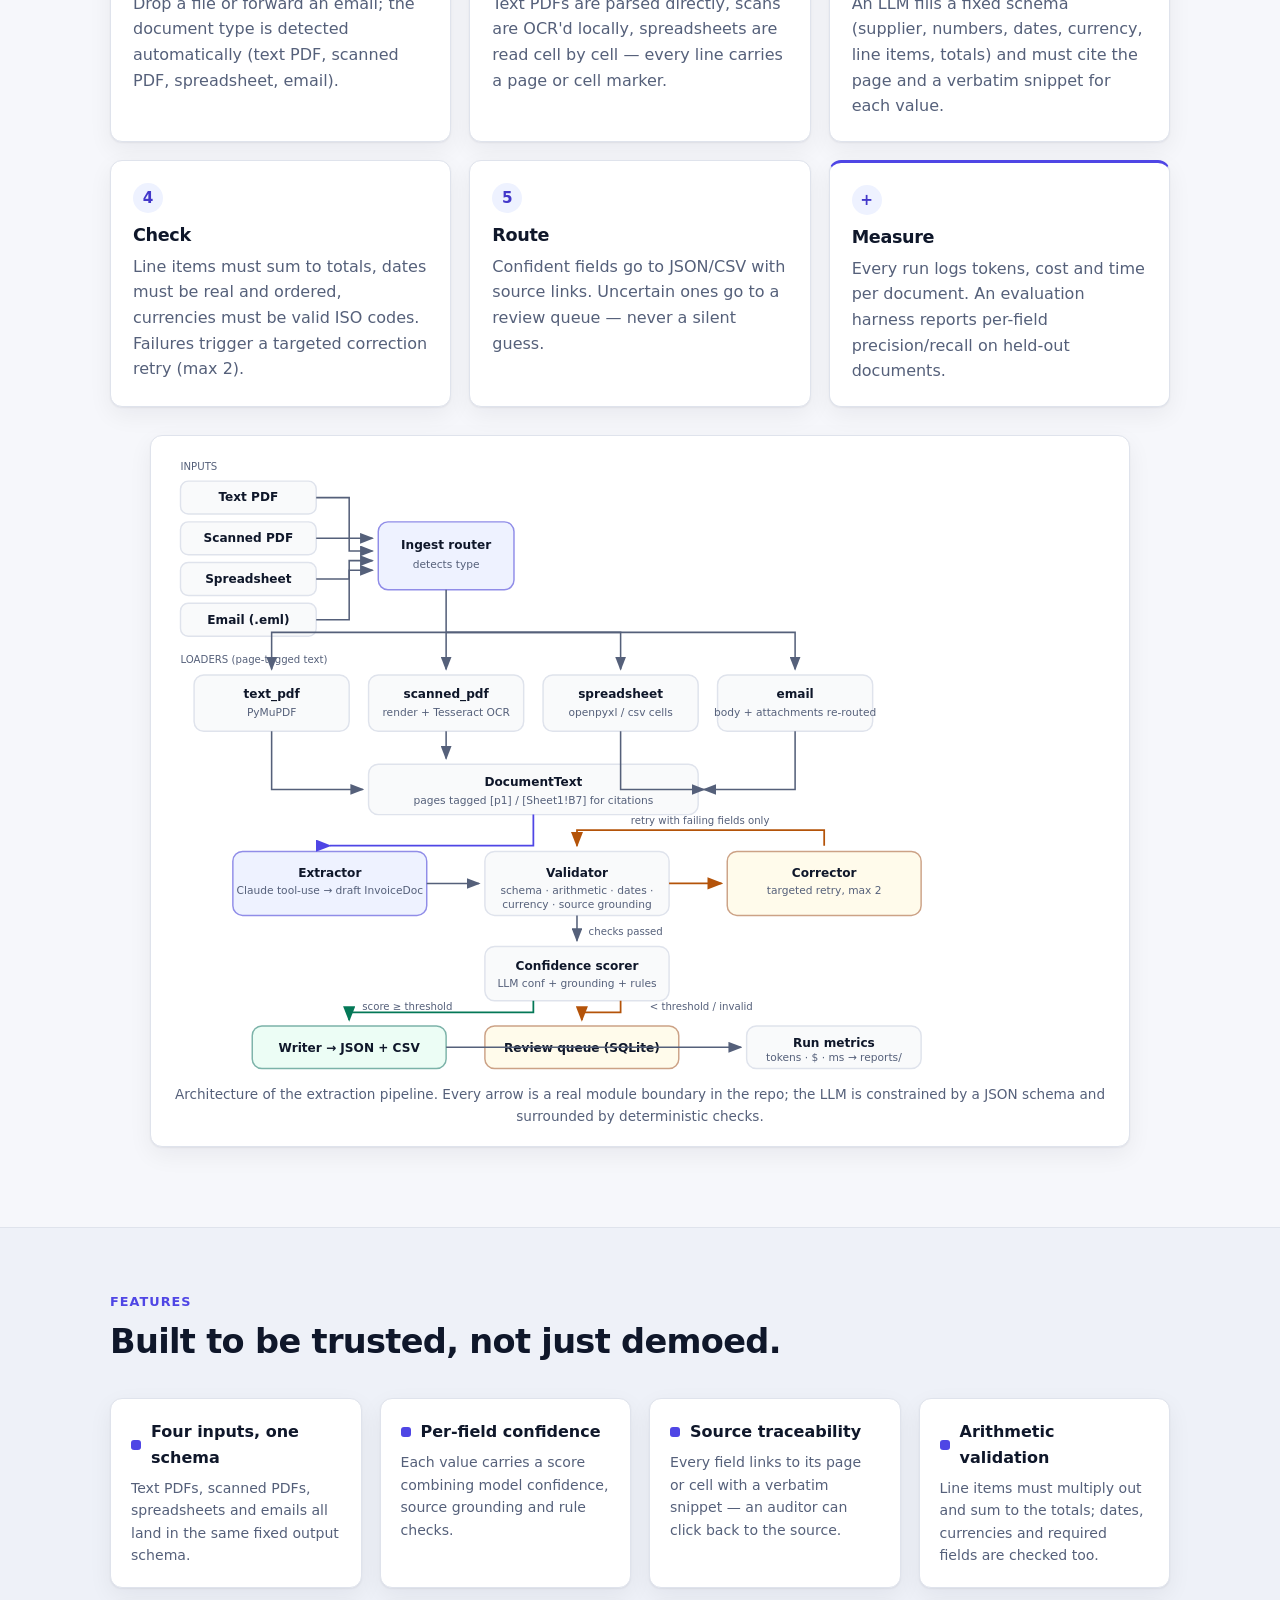
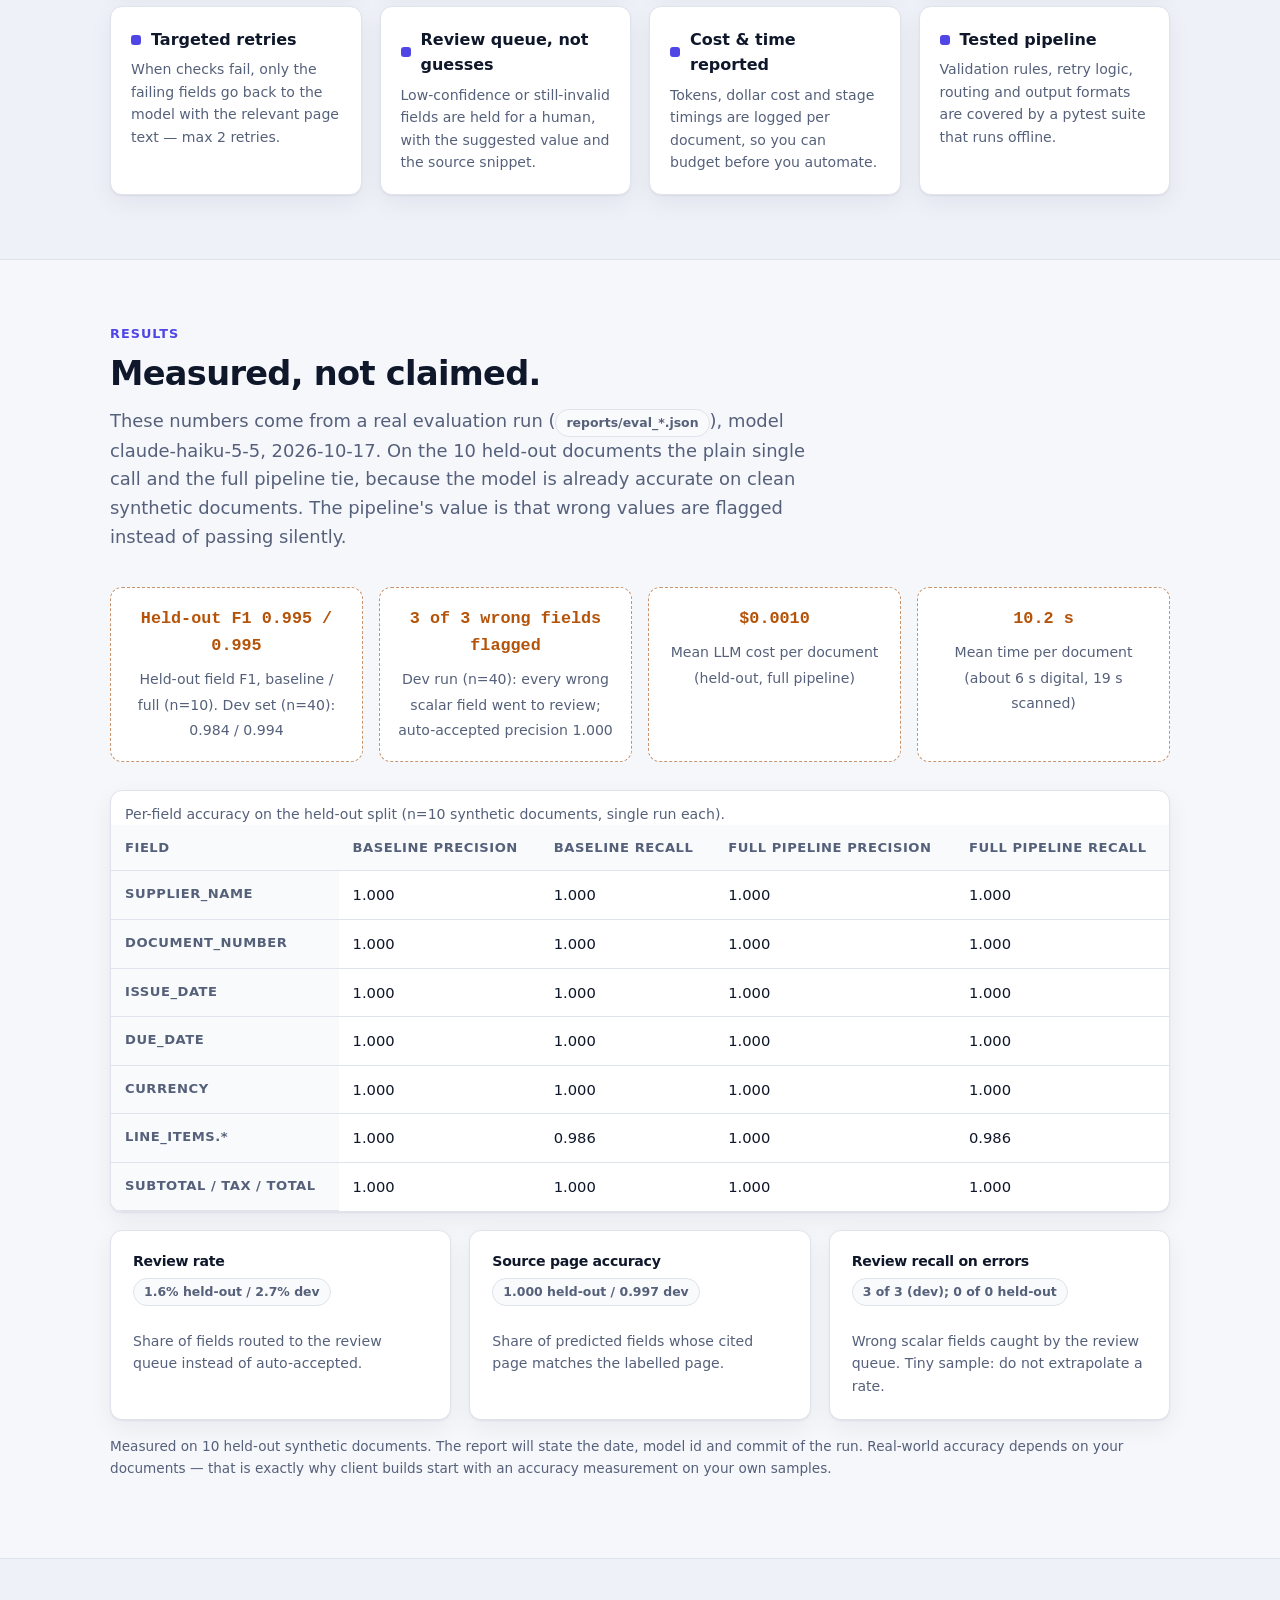
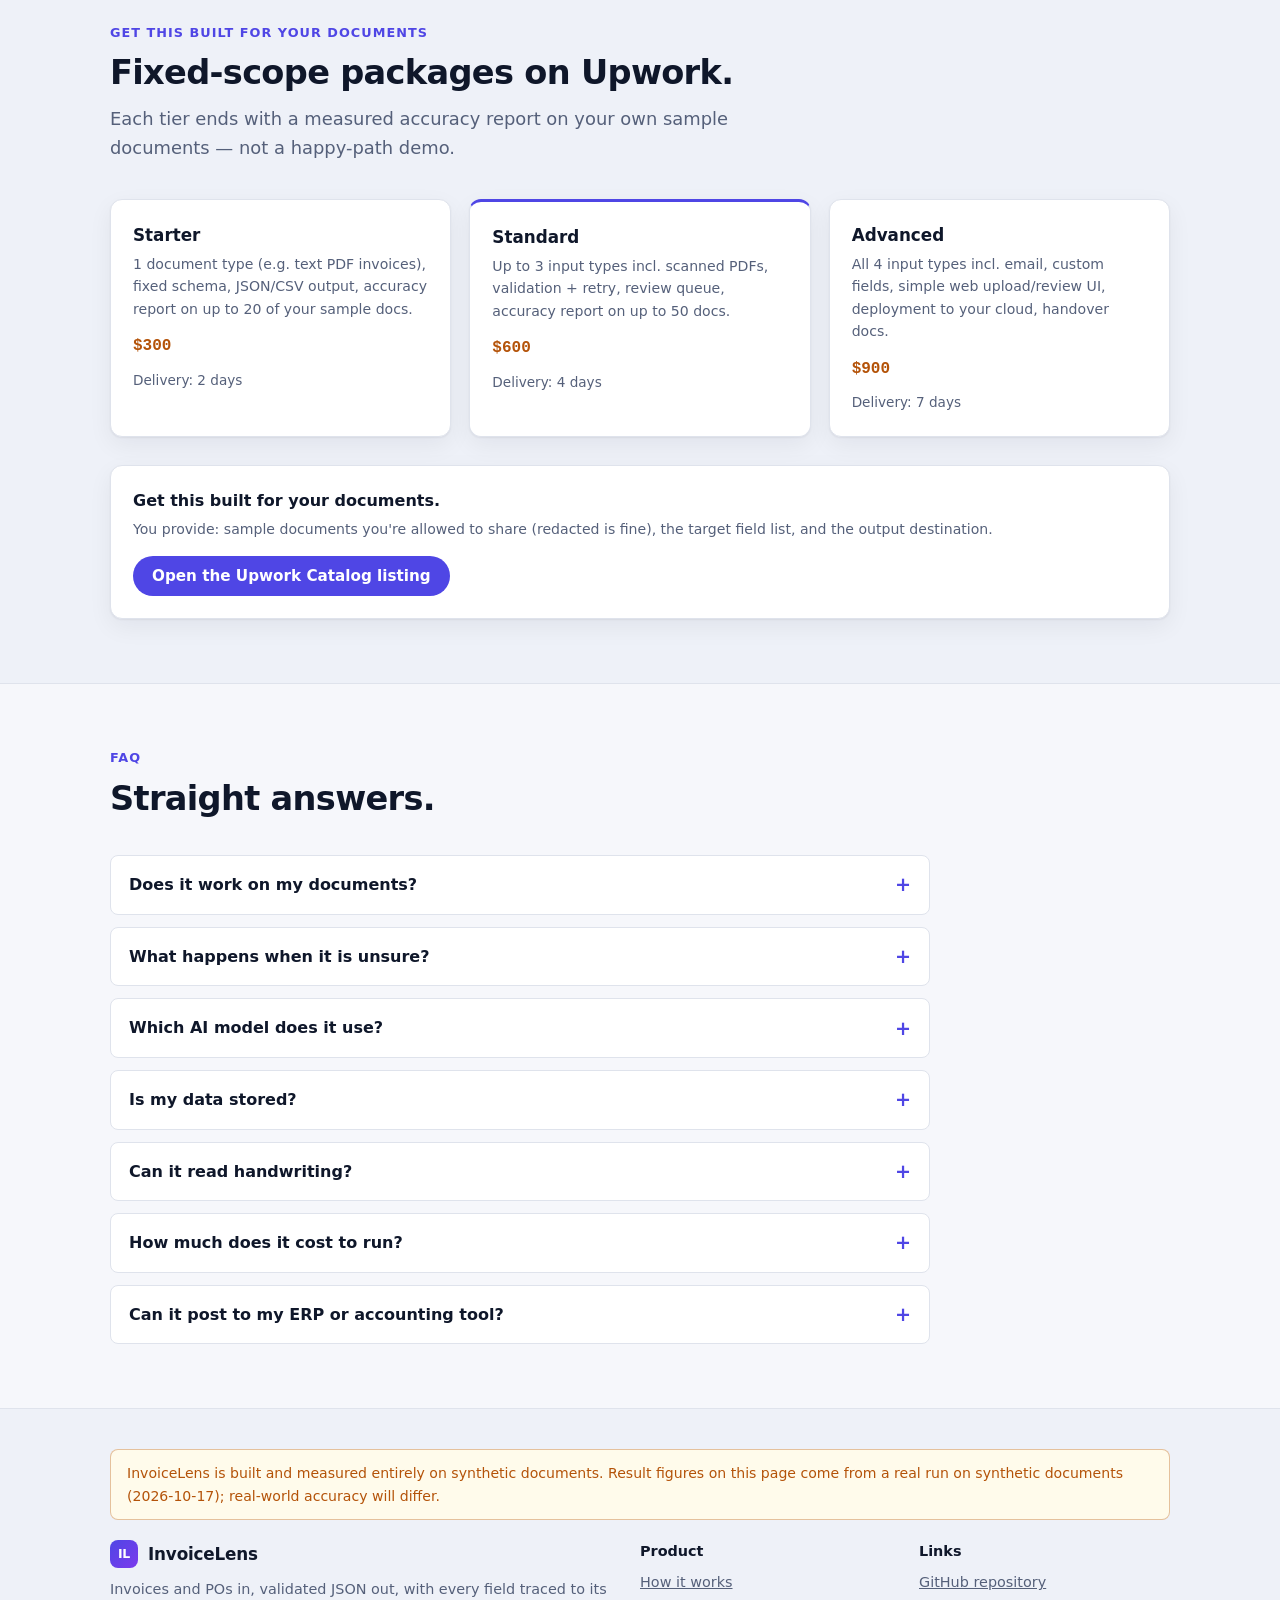
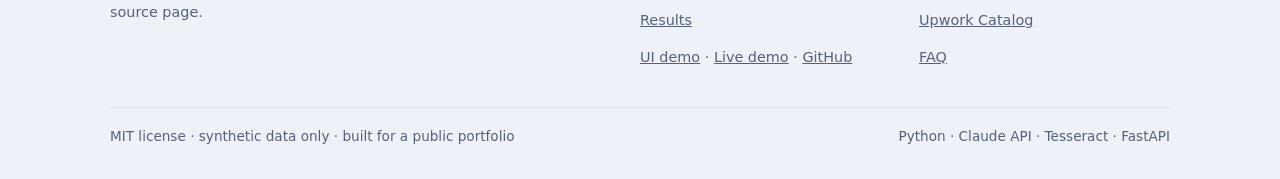
==== commit 3d8fe258: "Add live demo and GitHub links Co-Authored-By: Claude Opus 5.5 <noreply@anthropic.com>" ====
--- a/site/index.html
+++ b/site/index.html
@@ -492,7 +492,7 @@
           <strong style="color: var(--text); display: block; margin-bottom: 8px;">Product</strong>
           <p><a href="#how">How it works</a></p>
           <p><a href="#results">Results</a></p>
-          <p><a href="demo.html">UI demo</a></p>
+          <p><a href="demo.html">UI demo</a> · <a href="https://invoicelens-h4efwpcu7q-uc.a.run.app">Live demo</a> · <a href="https://github.com/FrozenFist27/invoicelens">GitHub</a></p>
         </div>
         <div>
           <strong style="color: var(--text); display: block; margin-bottom: 8px;">Links</strong>
